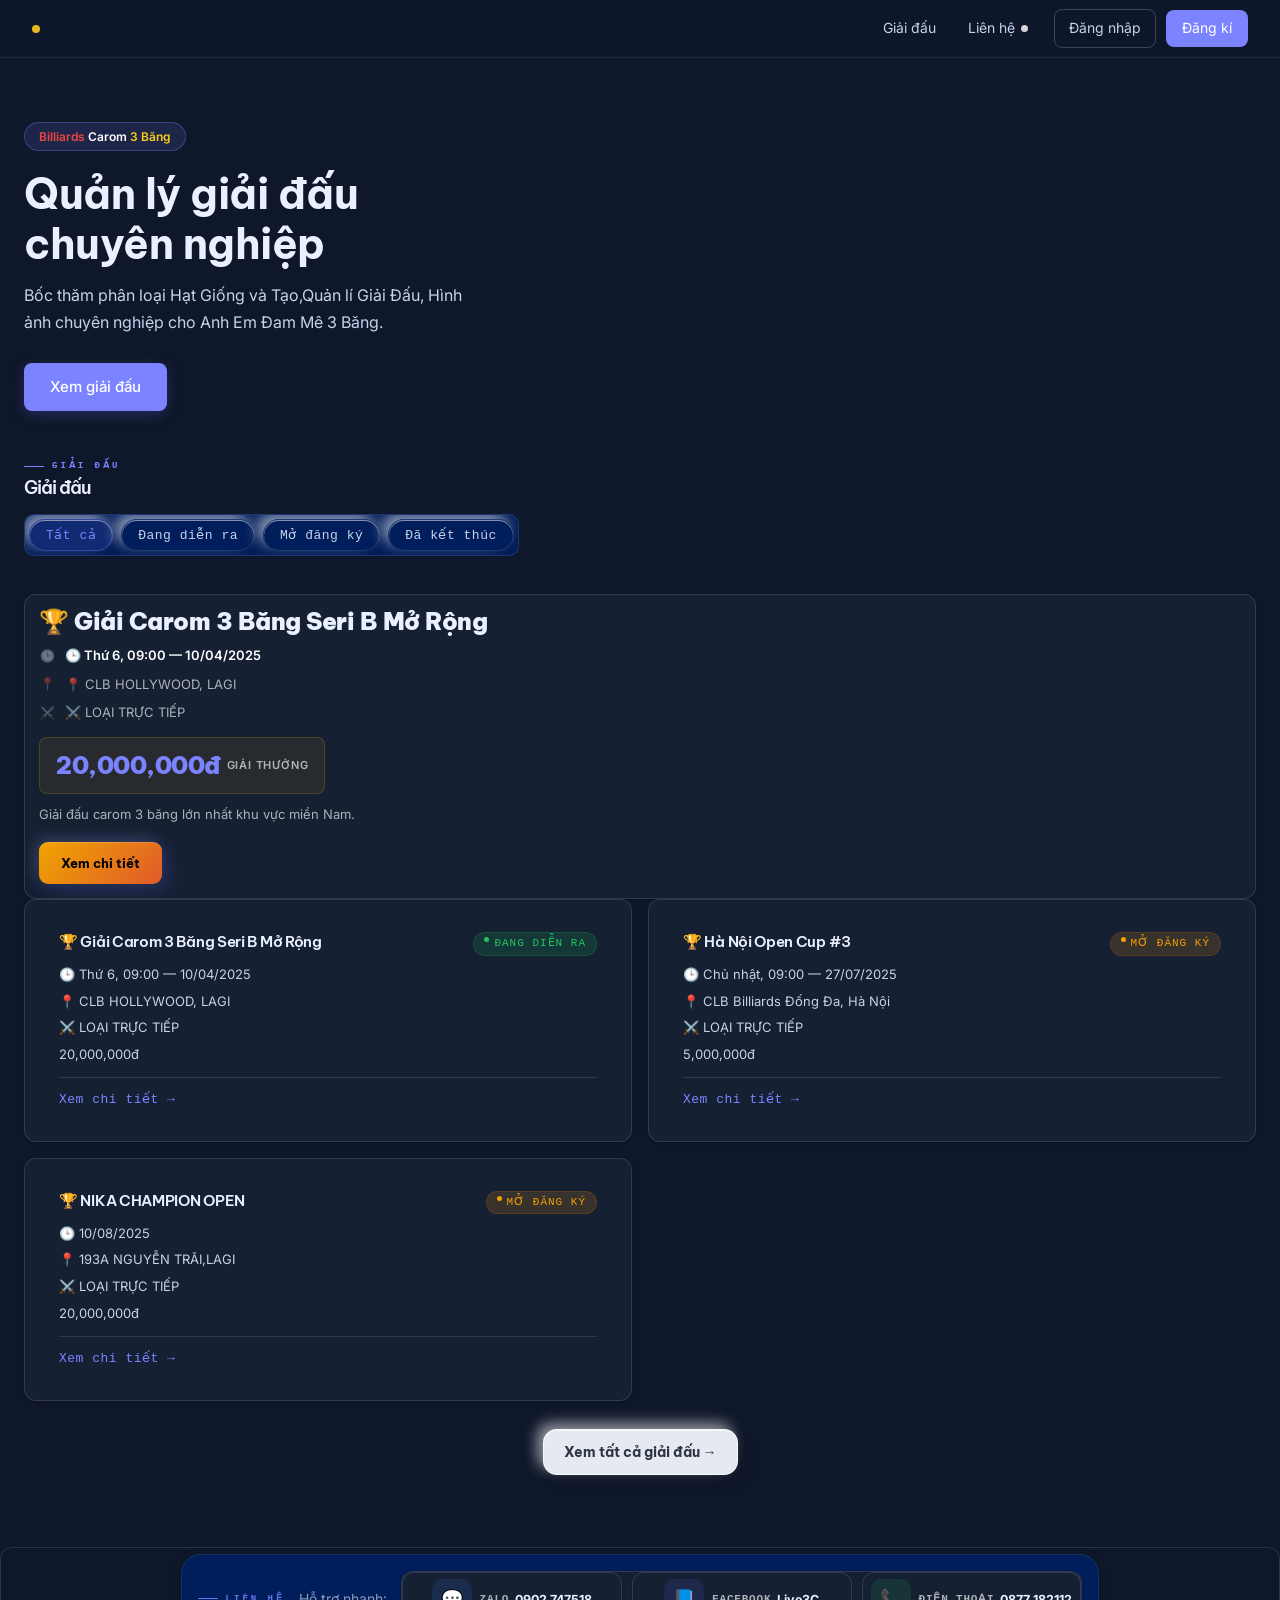
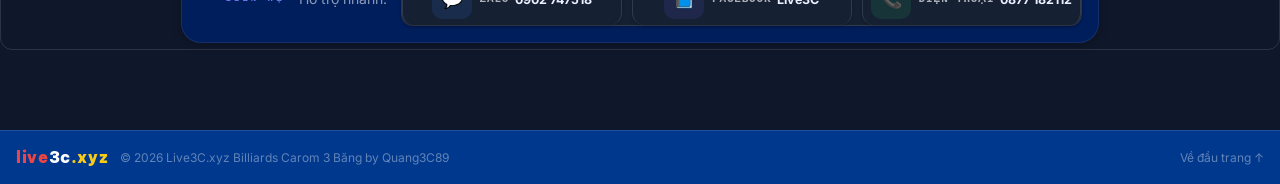
==== index.html @ 0d59d028 "Update sample data for carom tournament" ====
<!DOCTYPE html>
<html lang="vi">
<head>
<meta charset="UTF-8">
<meta name="viewport" content="width=device-width, initial-scale=1.0">
<meta name="description" content="Live3C — Nền tảng quản lý giải đấu Billiards Carom 3 Băng">
<meta property="og:title" content="Live3C">
<meta property="og:image" content="/assets/og-image.jpg">
<title>Live3C — Billiards Carom 3 Băng</title>
<link href="https://fonts.googleapis.com/css2?family=Inter:wght@400;500;600;700&display=swap" rel="stylesheet">
<link rel="stylesheet" href="assets/css/variables.css">
<link rel="stylesheet" href="assets/css/base.css">
<link rel="stylesheet" href="assets/css/components.css">
<link rel="stylesheet" href="assets/css/animations.css">
<link rel="stylesheet" href="assets/css/redesign.css">
<link rel="stylesheet" href="assets/css/ux-refactor.css">
<style>
:root {
  --bg: #0f172a;
  --bg-card: #162033;
  --bg-subtle: #1b2740;
  --accent: #7c83ff;
  --accent-soft: rgba(124,131,255,0.14);
  --accent-border: rgba(124,131,255,0.32);
  --green: #22c55e;
  --green-soft: rgba(34,197,94,0.14);
  --amber: #f59e0b;
  --amber-soft: rgba(245,158,11,0.15);
  --gray-soft: rgba(255,255,255,0.10);
  --text-1: #eaf0ff;
  --text-2: #c7d2eb;
  --text-3: #98a6c6;
  --border: rgba(255,255,255,0.12);
  --border-md: rgba(255,255,255,0.20);
  --shadow-xs: 0 1px 3px rgba(0,0,0,0.24);
  --shadow-sm: 0 3px 10px rgba(0,0,0,0.22);
  --shadow-md: 0 10px 28px rgba(0,0,0,0.34);
  --r: 12px;
  --r-sm: 8px;
  --r-pill: 100px;
}
*, *::before, *::after { box-sizing: border-box; margin: 0; padding: 0; }
html { scroll-behavior: smooth; }
body { font-family: 'Inter', -apple-system, sans-serif; background: #0f172a; color: #ffffff; font-size: 15px; line-height: 1.6; -webkit-font-smoothing: antialiased; min-height: 100vh; }
.navbar, nav, header nav { background: rgba(15,23,42,0.92) !important; backdrop-filter: blur(12px) !important; -webkit-backdrop-filter: blur(12px) !important; border-bottom: 1px solid rgba(255,255,255,0.08) !important; position: sticky !important; top: 0 !important; z-index: 100 !important; }
section:not(.hero-shell), .section, .hero, .featured, .tournament-section, .list-section, .tournaments-wrapper, .home-section, [class*="dark"], [class*="navy"], [class*="featured-card"], [class*="highlight"] { background: transparent !important; color: var(--text-1) !important; }
.card, .tournament-card, [class*="card"] { background: var(--bg-card) !important; border: 1px solid var(--border) !important; border-radius: var(--r) !important; box-shadow: var(--shadow-xs) !important; color: var(--text-1) !important; }
[style*="background: #0f"],[style*="background: #1a"],[style*="background: #1e"],[style*="background:#0f"],[style*="background:#1a"],[style*="background:#1e"],[style*="background: rgb(0"],[style*="background: navy"],[style*="background: blue"] { background: transparent !important; }
.site-nav { height:58px; padding:0 max(24px, calc((100vw - 1200px)/2 + 24px)); display:flex; align-items:center; justify-content:space-between; }
.nav-logo { font-size:15px; font-weight:700; color:var(--text-1); letter-spacing:-0.3px; text-decoration:none; }
.brand-live, .y { color:#fbbf24 !important; }
.brand-3c, .r { color:#ef4444 !important; }
.brand-xyz, .w { color:#ffffff !important; }
#toast-box {
  font-size: 13px;
}
#toast-box .toast, #toast-box > div {
  padding: 8px 12px !important;
  border-radius: 8px !important;
  border: 1px solid var(--border) !important;
  background: rgba(22,32,51,0.92) !important;
  color: #eef3ff !important;
  box-shadow: var(--shadow-sm);
}
.nav-link { font-size:14px; color:var(--text-2); padding:0 12px; transition:0.15s; text-decoration:none; }
.nav-link:hover { color:var(--text-1); }
.nav-login { font-size:14px; color:var(--text-2); padding:7px 14px; border:1px solid var(--border-md); border-radius:var(--r-sm); text-decoration:none; background:transparent; }
.nav-register { font-size:14px; color:white; padding:7px 16px; border-radius:var(--r-sm); background:var(--accent); text-decoration:none; margin-left:6px; }
.hero-shell { max-width:1360px; margin:0 auto; padding:64px 24px 48px; display:grid; grid-template-columns:1fr; gap:24px; align-items:center; border-radius: var(--r); overflow: hidden; background-image: linear-gradient(rgba(15,23,42,0.52), rgba(15,23,42,0.52)), url('https://lfetbyxrxxmljqeiribi.supabase.co/storage/v1/object/public/tournament-media/anh%20bia.jpeg'); background-size: cover; background-position: center; background-repeat: no-repeat; }
.hero-stats-wrap { background:var(--bg-card); border:1px solid var(--border); border-radius:var(--r); padding:24px; box-shadow:var(--shadow-sm); }
.hero-stat { padding:14px 0; border-bottom:1px solid var(--border); }
.hero-stat:last-child { border-bottom:none; }
.hero-stat .val { font-size:28px; font-weight:700; color:var(--accent); }
.hero-stat .lbl { font-size:12px; color:var(--text-2); margin-top:2px; }
#tournaments { max-width:1360px; margin:0 auto; padding:0 24px 64px; }
#tournaments .section-h2 { font-size:18px; font-weight:600; color:var(--text-1); margin-bottom:16px; }
.filter-tabs { display:flex; gap:8px; flex-wrap:wrap; margin-bottom:24px; }
.ftab { font-size:13px; color:var(--text-2); padding:6px 16px; border:1px solid var(--border); border-radius:var(--r-pill); background:transparent; cursor:pointer; transition:0.15s; }
.ftab.active { color:var(--accent); border-color:var(--accent-border); background:var(--accent-soft); font-weight:500; }
.ftab:not(.active):hover { border-color:var(--border-md); color:var(--text-1); }
@keyframes shimmer { 0% { background-position:-400px 0 } 100% { background-position:400px 0 } }
.sk-card { background: linear-gradient(90deg, #ededea 25%, #e3e3df 50%, #ededea 75%); background-size:800px 100%; animation: shimmer 1.5s infinite; border-radius: var(--r); height:110px; }
.tourney-grid { display:grid; grid-template-columns:repeat(2,minmax(420px,1fr)); gap:16px; }
.tourney-card { background:var(--bg-card); border:1px solid var(--border); border-radius:var(--r); padding:18px 22px; box-shadow:var(--shadow-xs); transition: transform .18s, box-shadow .18s; min-height:176px; }
.tourney-card:hover { transform:translateY(-2px); box-shadow:var(--shadow-md); }
.tourney-card .tc-head-row { display:grid; grid-template-columns:minmax(0,1fr) auto; align-items:start; column-gap:10px; }
.tourney-card .tc-name { font-size:15px; font-weight:600; color:var(--text-1); line-height:1.32; min-width:0; overflow-wrap:anywhere; word-break:break-word; }
.tourney-card .featured-cover-badge { display:inline-flex; margin-top:0; justify-self:end; align-self:start; flex:0 0 auto; }
.tourney-card .tc-meta .tc-row { font-size:13px; color:var(--text-2); margin-top:6px; }
.tourney-card .ico { display:none !important; }
.tourney-card .tc-footer { border-top:1px solid var(--border); padding-top:12px; margin-top:14px; display:flex; justify-content:space-between; align-items:center; }
.tourney-card .tc-open-btn { font-size:13px; color:var(--accent); font-weight:500; text-decoration:none; }
.tourney-card .tc-open-btn:hover { text-decoration:underline; }
.featured-cover, .featured-cover-overlay { display:none !important; }
.featured-cover-badge { font-size:11px; padding:4px 10px; border-radius:var(--r-pill); font-weight:500; line-height:1.2; border:1px solid transparent; }
.featured-cover-badge.badge-ongoing { background:var(--green-soft); color:var(--green); border-color: rgba(22,163,74,0.25); }
.featured-cover-badge.badge-open { background:var(--amber-soft); color:var(--amber); border-color: rgba(180,83,9,0.25); }
.featured-cover-badge.badge-done { background:var(--gray-soft); color:var(--text-3); border-color: rgba(0,0,0,0.08); }
#contact { max-width:1360px; margin:0 auto 80px; background:var(--bg-card); border:1px solid var(--border); border-radius:var(--r); padding:6px 12px; color:#ffffff; min-height:60px; display:flex; align-items:center; }
#contact-cards { display:grid !important; grid-template-columns:repeat(3, minmax(0, 1fr)); align-items:center; gap:10px !important; width:100%; }
.contact-card { padding:6px 8px !important; border-bottom:none !important; min-width:0; display:flex; align-items:center; justify-content:center; gap:8px; }
.contact-card .cc-text { display:flex; align-items:center; gap:6px; min-width:0; }
.contact-card .cc-label { white-space:nowrap; font-size:11px; }
.contact-card .cc-val { white-space:nowrap; overflow:hidden; text-overflow:ellipsis; max-width:140px; font-size:12.5px; }
.contact-card .cc-arrow { display:none; }
footer { border-top:1px solid var(--border); height:50px; padding:0 16px; font-size:13px; color:#ffffff; text-align:center; display:flex; align-items:center; justify-content:center; gap:12px; }
#toast-box .toast {
  padding: 8px 12px !important;
  min-height: 34px !important;
  border-radius: 8px !important;
  border: 1px solid rgba(255,255,255,0.14) !important;
  background: rgba(22,32,51,0.9) !important;
  box-shadow: var(--shadow-sm) !important;
  font-size: 12.5px !important;
  line-height: 1.35 !important;
}
.y { color: #ef4444 !important; }
.r { color: #ffffff !important; }
.w { color: #facc15 !important; }
.brand-title {
  display: inline-flex;
  align-items: baseline;
  gap: 0;
  font-weight: 700;
  letter-spacing: -0.2px;
}
.brand-title .y { color: #ef4444 !important; }
.brand-title .r { color: #ffffff !important; }
.brand-title .w { color: #facc15 !important; }
.brand-live { color:#ef4444 !important; }
.brand-3c { color:#ffffff !important; }
.brand-xyz { color:#facc15 !important; }
#splash .splash-logo .splash-live { color:#ef4444 !important; }
#splash .splash-logo .splash-3c { color:#ffffff !important; }
#splash .splash-logo .splash-xyz { color:#facc15 !important; }
#splash .splash-sub .splash-b1 { color:#ef4444 !important; }
#splash .splash-sub .splash-b2 { color:#ffffff !important; }
#splash .splash-sub .splash-b3 { color:#facc15 !important; }
@media (max-width:900px){ .hero-shell{ grid-template-columns:1fr; gap:24px; } }
@media (max-width: 980px) {
  .site-nav { padding: 0 8px; height: 48px; }
  .site-nav > div { gap: 3px !important; }
  .site-nav a {
    border-radius: 7px;
    padding: 5px 8px !important;
    font-size: 11.5px !important;
    line-height: 1.15;
    background: rgba(255,255,255,0.06);
    border: 1px solid rgba(255,255,255,0.12);
    box-shadow: 0 2px 0 rgba(0,0,0,0.22), inset 0 1px 0 rgba(255,255,255,0.14);
  }
  .site-nav a:active { transform: translateY(1px); box-shadow: 0 1px 0 rgba(0,0,0,0.2); }
  .site-nav > a:first-child { background: transparent !important; border: none !important; box-shadow: none !important; padding: 0 !important; font-size: 13px !important; }

  .hero-shell { padding: 34px 10px 22px; border-radius: 8px; }
  .hero-shell h1 { font-size: clamp(22px, 7vw, 30px) !important; }
  .hero-shell p { font-size: 13px !important; max-width: 100% !important; }

  #tournaments { padding: 0 10px 36px; }
  .list-toolbar { margin-bottom: 8px; }
  .filter-tabs {
    margin-bottom: 10px;
    gap: 4px;
    flex-wrap: nowrap;
    overflow: hidden;
    width: 100%;
  }
  .ftab {
    padding: 4px 7px;
    font-size: 10.5px;
    line-height: 1.15;
    border-radius: 999px;
    letter-spacing: 0;
    white-space: nowrap;
    flex: 1 1 0;
    min-width: 0;
    text-align: center;
  }

  .tourney-grid { grid-template-columns: 1fr; gap: 10px; }
  .tourney-card { padding: 12px 12px; min-height: 0; }
  .tourney-card .tc-head-row { grid-template-columns: minmax(0,1fr) auto; column-gap: 6px; }
  .tourney-card .tc-name { font-size: 13.5px; }
  .featured-cover-badge { font-size: 10px; padding: 2px 8px; }
  .tourney-card .tc-meta .tc-row { font-size: 12px; }
  .tourney-card .tc-footer { margin-top: 10px; padding-top: 10px; }

  #contact { margin: 0 10px 20px; padding: 4px 8px; min-height: 58px; }
  #contact-cards { grid-template-columns: repeat(3, minmax(0, 1fr)); gap: 4px !important; }
  .contact-card { padding: 4px 2px !important; gap: 4px; justify-content: center; }
  .contact-card .cc-icon { width: 22px; height: 22px; font-size: 11px; }
  .contact-card .cc-text { display: block; text-align: center; }
  .contact-card .cc-label { display: block; font-size: 10px; line-height: 1.1; }
  .contact-card .cc-val { display: block; font-size: 10px; max-width: 100%; line-height: 1.1; }
  .contact-card.zalo { order: 1; }
  .contact-card.facebook { order: 2; }
  .contact-card.phone { order: 3; }

  footer { height: 50px; font-size: 11.5px; }
}

.tourney-card .tc-body { position: relative; }
.tourney-card .tc-meta .tc-row:first-child {
  position: static;
  margin-top: 6px;
}
.tourney-card .tc-name { padding-right: 0; min-height: 0; }
.tourney-card .tc-meta .tc-row:nth-child(n+2) { margin-top: 4px; }
.tourney-card .featured-cover-badge {
  position: static !important;
  top: auto !important;
  right: auto !important;
  left: auto !important;
  transform: none !important;
  white-space: nowrap;
  line-height: 1.2;
}
.tourney-card .badge-dot {
  position: static !important;
  display: inline-block;
  margin-right: 5px;
  vertical-align: middle;
}
</style>
</head>
<body>

<div id="splash">
  <div class="splash-logo"><span class="splash-live">live</span><span class="splash-3c">3c</span><span class="splash-xyz">.xyz</span></div>
  <div class="splash-sub"><span class="splash-b1">Billiards</span> <span class="splash-b2">Carom</span> <span class="splash-b3">3 Băng</span></div>
  <div class="splash-bar"><div class="splash-fill"></div></div>
</div>

<div id="toast-box"></div>

<nav class="site-nav" style="background: rgba(244,243,240,0.88);backdrop-filter: blur(16px);border-bottom: 1px solid var(--border);position: sticky; top: 0; z-index: 100;height: 58px;display: flex; align-items: center;padding: 0 32px;justify-content: space-between;">
  <a class="nav-logo" href="index.html" style="display:inline-flex;align-items:center;text-decoration:none;">
    <video src="https://lfetbyxrxxmljqeiribi.supabase.co/storage/v1/object/public/tournament-media/intro.mp4" autoplay muted loop playsinline preload="metadata" style="width:52px;height:32px;display:block;border-radius:6px;object-fit:contain;"></video>
  </a>
  <div style="display:flex;align-items:center;gap:4px">
    <a href="tournaments.html" style="font-size:14px;color:var(--text-2);padding:0 14px;text-decoration:none">Giải đấu</a>
    <a href="#contact" style="font-size:14px;color:var(--text-2);padding:0 14px;text-decoration:none;display:flex;align-items:center;gap:6px">Liên hệ <span style="width:7px;height:7px;border-radius:50%;background:#d4d4d8;display:inline-block"></span></a>
    <a href="admin/login.html" style="font-size:14px;color:var(--text-2);padding:7px 14px;border:1px solid var(--border-md);border-radius:var(--r-sm);text-decoration:none;margin-left:8px">Đăng nhập</a>
    <a id="nav-register-link" href="admin/login.html?mode=register" style="font-size:14px;color:white;padding:7px 16px;border-radius:var(--r-sm);background:var(--accent);text-decoration:none;margin-left:6px">Đăng kí</a>
  </div>
</nav>
<div class="nav-drawer-overlay" id="nav-drawer-overlay"></div>


<section class="hero-shell" id="home">
  <div>
    <span style="display:inline-block;background:var(--accent-soft);font-size:12px;font-weight:600;padding:4px 14px;border-radius:var(--r-pill);margin-bottom:18px;border:1px solid var(--accent-border);"><span class="brand-live">Billiards</span> <span class="brand-3c">Carom</span> <span class="brand-xyz">3 Băng</span></span>
    <h1 style="font-size:clamp(28px,4vw,42px);font-weight:700;line-height:1.18;letter-spacing:-0.5px;color:var(--text-1);max-width:520px;">Quản lý giải đấu<br>chuyên nghiệp</h1>
    <p style="font-size:16px;color:var(--text-2);margin-top:14px;max-width:440px;line-height:1.65;">Bốc thăm phân loại Hạt Giống và Tạo,Quản lí Giải Đấu, Hình ảnh chuyên nghiệp cho Anh Em Đam Mê 3 Băng.</p>
    <div id="hero-actions">
      <a href="tournaments.html" style="display:inline-flex;align-items:center;gap:8px;margin-top:28px;background:var(--accent);color:white;font-size:15px;font-weight:500;padding:12px 26px;border-radius:var(--r-sm);text-decoration:none;box-shadow:0 4px 14px rgba(91,91,214,0.28);transition:opacity 0.15s;" onmouseover="this.style.opacity='.88'" onmouseout="this.style.opacity='1'">Xem giải đấu</a>
    </div>
  </div>
  <div id="hero-stats-slot" style="display:none"></div>
</section>

<section id="tournaments">
  <div class="section-label">Giải đấu</div>
  <h2 class="section-h2">Giải đấu</h2>
  <div class="list-toolbar">
    <div class="filter-tabs" id="filter-tabs-slot"></div>
    <div class="list-spacer"></div>
  </div>
  <div id="featured-area"></div>
  <div class="tourney-grid" id="tourney-grid">
    <div class="sk-card"><div class="skeleton sk-cover"></div><div class="sk-body"><div class="skeleton sk-title"></div><div class="skeleton sk-line" style="width:55%"></div><div class="skeleton sk-line" style="width:40%"></div></div></div>
    <div class="sk-card"><div class="skeleton sk-cover"></div><div class="sk-body"><div class="skeleton sk-title"></div><div class="skeleton sk-line" style="width:55%"></div><div class="skeleton sk-line" style="width:40%"></div></div></div>
    <div class="sk-card"><div class="skeleton sk-cover"></div><div class="sk-body"><div class="skeleton sk-title"></div><div class="skeleton sk-line" style="width:55%"></div><div class="skeleton sk-line" style="width:40%"></div></div></div>
  </div>
  <div class="tourney-list-footer">
    <a href="tournaments.html" class="btn btn-sec">Xem tất cả giải đấu →</a>
  </div>
</section>

<section id="contact">
  <div class="contact-inner">
    <div class="contact-grid" style="display:flex;align-items:center;gap:14px;flex-wrap:nowrap;">
      <div class="section-label" style="margin:0;white-space:nowrap;opacity:.85;">Liên hệ</div>
      <p class="contact-desc" style="margin:0;white-space:nowrap;opacity:.85;">Hỗ trợ nhanh:</p>
      <div class="contact-cards" id="contact-cards" style="display:flex;flex-wrap:nowrap;gap:8px;flex:1 1 auto;"></div>
      <div class="contact-art" style="display:none;">
        <svg class="billiard-art" viewBox="0 0 300 300" xmlns="http://www.w3.org/2000/svg">
          <defs>
            <radialGradient id="tableGrad" cx="50%" cy="45%" r="55%">
              <stop offset="0%" stop-color="#1a3a2a"/>
              <stop offset="100%" stop-color="#0d2018"/>
            </radialGradient>
            <radialGradient id="ballG1" cx="35%" cy="30%" r="55%">
              <stop offset="0%" stop-color="#fff" stop-opacity=".8"/>
              <stop offset="40%" stop-color="#f0a500"/>
              <stop offset="100%" stop-color="#7a5000"/>
            </radialGradient>
            <radialGradient id="ballG2" cx="35%" cy="30%" r="55%">
              <stop offset="0%" stop-color="#fff" stop-opacity=".7"/>
              <stop offset="40%" stop-color="#e05a2b"/>
              <stop offset="100%" stop-color="#7a2000"/>
            </radialGradient>
            <radialGradient id="ballG3" cx="35%" cy="30%" r="55%">
              <stop offset="0%" stop-color="#fff" stop-opacity=".8"/>
              <stop offset="100%" stop-color="#e8e0d0"/>
            </radialGradient>
          </defs>
          <ellipse cx="150" cy="160" rx="130" ry="90" fill="url(#tableGrad)" opacity=".8"/>
          <ellipse cx="150" cy="160" rx="110" ry="72" fill="none" stroke="rgba(255,255,255,.08)" stroke-width="1.5"/>
          <line x1="150" y1="96" x2="150" y2="234" stroke="rgba(255,255,255,.07)" stroke-width="1"/>
          <ellipse cx="150" cy="165" rx="22" ry="15" fill="none" stroke="rgba(255,255,255,.1)" stroke-width="1"/>
          <circle cx="42" cy="112" r="7" fill="#060e09" stroke="rgba(255,255,255,.15)" stroke-width="1"/>
          <circle cx="258" cy="112" r="7" fill="#060e09" stroke="rgba(255,255,255,.15)" stroke-width="1"/>
          <circle cx="42" cy="208" r="7" fill="#060e09" stroke="rgba(255,255,255,.15)" stroke-width="1"/>
          <circle cx="258" cy="208" r="7" fill="#060e09" stroke="rgba(255,255,255,.15)" stroke-width="1"/>
          <circle cx="110" cy="152" r="18" fill="url(#ballG3)"/>
          <ellipse cx="105" cy="146" rx="7" ry="5" fill="rgba(255,255,255,.5)"/>
          <circle cx="175" cy="145" r="18" fill="url(#ballG1)"/>
          <ellipse cx="170" cy="139" rx="7" ry="5" fill="rgba(255,255,255,.45)"/>
          <circle cx="165" cy="185" r="18" fill="url(#ballG2)"/>
          <ellipse cx="160" cy="179" rx="7" ry="5" fill="rgba(255,255,255,.4)"/>
          <line x1="60" y1="130" x2="108" y2="152" stroke="#c8a060" stroke-width="4" stroke-linecap="round" opacity=".9"/>
          <line x1="20" y1="116" x2="60" y2="130" stroke="#c8a060" stroke-width="6" stroke-linecap="round" opacity=".7"/>
          <circle cx="110" cy="152" r="18" fill="none" stroke="rgba(255,255,255,.15)" stroke-width="1"/>
          <circle cx="175" cy="145" r="18" fill="none" stroke="rgba(240,165,0,.3)" stroke-width="1"/>
          <circle cx="165" cy="185" r="18" fill="none" stroke="rgba(224,90,43,.3)" stroke-width="1"/>
          <ellipse cx="150" cy="160" rx="130" ry="90" fill="none" stroke="rgba(255,255,255,.12)" stroke-width="3"/>
        </svg>
      </div>
    </div>
  </div>
</section>

<footer>
  <div class="footer-logo"><span class="y">live</span><span class="r">3c</span><span class="w">.xyz</span></div>
  <span class="footer-copy">© 2026 Live3C.xyz Billiards Carom 3 Băng by Quang3C89</span>
  <div class="footer-spacer"></div>
  <a class="footer-link" href="#home">Về đầu trang ↑</a>
</footer>

<script src="assets/js/nav-active.js"></script>
<script type="module">
import { getTournaments, resolveSupabaseClient } from './assets/js/supabase.js';
import { toast, hideSplash, setupObserver, setupRealtime, setRT } from './assets/js/ui.js';
import { isAdmin } from './assets/js/auth.js';

const CONTACT_INFO = [
  { type:'zalo',     icon:'💬', label:'Zalo',     val:'0902 747518',   href:'https://zalo.me/0902747518' },
  { type:'facebook', icon:'📘', label:'Facebook',  val:'Live3C', href:'https://www.facebook.com/profile.php?id=61574523004834' },
  { type:'phone',    icon:'📞', label:'Điện thoại',val:'0877 182112',   href:'tel:0877 182112' },
];

const LANDING_CARD_LIMIT = 3;
let allTournaments = [];
let currentFilter = 'all';
let fetchDone = false;
let fetchSuccess = false;
let isOnlineState = true;

function getSampleData() {
  return [
    { id:'s1', name:'🏆 Giải Carom 3 Băng Seri B Mở Rộng', date_str:'🕒 Thứ 6, 09:00 — 10/04/2025', location:'📍 CLB HOLLYWOOD, LAGI', prize:'20,000,000đ', format:'⚔️ LOẠI TRỰC TIẾP', status:'ongoing', cover_url:'', description:'Giải đấu carom 3 băng lớn nhất khu vực miền Nam.' },
    { id:'s2', name:'🏆 Hà Nội Open Cup #3', date_str:'🕒 Chủ nhật, 09:00 — 27/07/2025', location:'📍 CLB Billiards Đống Đa, Hà Nội', prize:'5,000,000đ', format:'⚔️ LOẠI TRỰC TIẾP', status:'registration', cover_url:'', description:'Mở cửa tất cả hạng mục, chào đón cơ thủ mọi trình độ.' },
    { id:'s3', name:'🏆 NIKA CHAMPION OPEN', date_str:'🕒 10/08/2025', location:'📍 193A NGUYỄN TRÃI,LAGI', prize:'20,000,000đ', format:'⚔️ LOẠI TRỰC TIẾP', status:'registration', cover_url:'', description:'' },
    { id:'s4', name:'🏆 Mùa Hè Billiards 2025', date_str:'🕒 15/06/2025', location:'📍 CLB Star Billiards, TP.HCM', prize:'2,000,000đ', format:'⚔️ LOẠI TRỰC TIẾP', status:'finished', cover_url:'', description:'' },
  ];
}

function getFeaturedGradient(status) {
  if (status === 'ongoing') return '#0d2018,#1a3a2a';
  if (status === 'registration') return '#0d1a30,#1a2a40';
  return '#1a1a1a,#2a2a2a';
}

const CARD_GRADIENTS = [
  '#0d1a28,#1a3040','#1a0d28,#301a40','#0d2018,#1a3828',
  '#281a0d,#403018','#0d1a20,#1a2830','#200d1a,#381a28',
];
function getCardGradient(i) { return CARD_GRADIENTS[i % CARD_GRADIENTS.length]; }

function getBadgeClass(status) {
  if (status === 'ongoing') return 'badge-ongoing';
  if (status === 'registration') return 'badge-open';
  return 'badge-done';
}
function getStatusLabel(status) {
  if (status === 'ongoing') return 'Đang diễn ra';
  if (status === 'registration') return 'Mở đăng ký';
  return 'Đã kết thúc';
}

function renderFeatured(list) {
  const area = document.getElementById('featured-area');
  const featured = list.find(t => t.status === 'ongoing') || list[0];
  if (!featured) {
    area.innerHTML = `<div class="empty-state"><div class="empty-title">Chưa có giải đang diễn ra</div></div>`;
    return;
  }
  const badgeClass = getBadgeClass(featured.status);
  const badgeLabel = getStatusLabel(featured.status);
  const coverBg = featured.cover_url
    ? `background-image:url(${featured.cover_url});background-size:cover;background-position:center;`
    : `background:linear-gradient(135deg,${getFeaturedGradient(featured.status)});`;
  const idEnc = encodeURIComponent(featured.id);
  const adminBtn = isAdmin()
    ? `<a class="fi-btn sec" href="admin/edit-tournament.html?id=${idEnc}">✏️ Quản lý</a>`
    : '';

  area.innerHTML = `
    <div class="featured-card fade-up in">
      <div class="featured-cover" style="${coverBg}">
        <div class="featured-cover-overlay"></div>
        <span class="featured-cover-badge ${badgeClass}"><span class="badge-dot"></span>${badgeLabel}</span>
      </div>
      <div class="featured-info">
        <div class="fi-tournament-name">${featured.name}</div>
        <div class="fi-meta">
          ${featured.date_str ? `<div class="fi-row"><span class="fi-icon">🕒</span><span><strong>${featured.date_str}</strong></span></div>` : ''}
          ${featured.location ? `<div class="fi-row"><span class="fi-icon">📍</span><span>${featured.location}</span></div>` : ''}
          ${featured.format ? `<div class="fi-row"><span class="fi-icon">⚔️</span><span>${featured.format}</span></div>` : ''}
        </div>
        ${featured.prize ? `<div class="fi-prize"><span class="val">${featured.prize}</span><span class="lbl">Giải thưởng</span></div>` : ''}
        ${featured.description ? `<p style="font-size:13px;color:var(--muted);line-height:1.6;">${featured.description}</p>` : ''}
        <div class="fi-actions">
          <a class="fi-btn pri" href="tournament.html?id=${idEnc}">Xem chi tiết</a>
          ${adminBtn}
        </div>
      </div>
    </div>`;
}

function renderTournaments(list) {
  const grid = document.getElementById('tourney-grid');
  const filtered = currentFilter === 'all' ? list : list.filter(t => t.status === currentFilter);
  const limited = filtered.slice(0, LANDING_CARD_LIMIT);

  if (limited.length === 0) {
    grid.innerHTML = `<div class="empty-state" style="grid-column:1/-1"><div class="empty-icon">🏆</div><div class="empty-title">Chưa có giải đấu nào</div><div class="empty-sub">Xem tất cả giải đấu trên trang danh sách.</div></div>`;
    return;
  }

  grid.innerHTML = limited.map((t, i) => {
    const badgeClass = getBadgeClass(t.status);
    const badgeLabel = getStatusLabel(t.status);
    const idEnc = encodeURIComponent(t.id);
    return `<a class="tourney-card fade-up" href="tournament.html?id=${idEnc}" style="animation-delay:${i*60}ms">
      <div class="tc-body" style="padding-top:14px;">
        <div class="tc-head-row">
          <div class="tc-name">${t.name}</div>
          <span class="featured-cover-badge ${badgeClass}"><span class="badge-dot"></span>${badgeLabel}</span>
        </div>
        <div class="tc-meta">
          ${t.date_str ? `<div class="tc-row"><span class="ico">🕒</span>${t.date_str}</div>` : ''}
          ${t.location ? `<div class="tc-row"><span class="ico">📍</span>${t.location}</div>` : ''}
          ${t.format ? `<div class="tc-row"><span class="ico">⚔️</span>${t.format}</div>` : ''}
          ${t.prize ? `<div class="tc-row"><span class="ico">🏆</span>${t.prize}</div>` : ''}
        </div>
        <div class="tc-footer">
          <span class="tc-open-btn">Xem chi tiết →</span>
        </div>
      </div>
    </a>`;
  }).join('');

  requestAnimationFrame(() => {
    grid.querySelectorAll('.fade-up').forEach((el, i) => {
      setTimeout(() => el.classList.add('in'), i * 60);
    });
  });
}

function renderHeroStats(list) {
  const slot = document.getElementById('hero-stats-slot');
  const tournaments = list.length;
  const ongoing = list.filter(t => t.status === 'ongoing').length;
  const players = list.reduce((sum, t) => sum + (Number(t.player_count) || 0), 0);
  const ok = isOnlineState && tournaments > 0 && ongoing > 0 && players > 0;

  if (!ok) {
    slot.innerHTML = '';
    return;
  }

  slot.innerHTML = `
    <div class="hero-stats fade-up">
      <div class="hero-stat"><div class="val" id="stat-tournaments"></div><div class="lbl">Giải đấu</div></div>
      <div class="hero-stat"><div class="val" id="stat-ongoing"></div><div class="lbl">Đang diễn ra</div></div>
      <div class="hero-stat"><div class="val" id="stat-players"></div><div class="lbl">Cơ thủ</div></div>
    </div>`;

  animCount('stat-tournaments', tournaments);
  animCount('stat-ongoing', ongoing);
  animCount('stat-players', players);
}

function animCount(id, target) {
  const el = document.getElementById(id);
  let cur = 0;
  const step = Math.max(1, Math.ceil(target / 20));
  const timer = setInterval(() => {
    cur = Math.min(cur + step, target);
    el.textContent = cur;
    if (cur >= target) clearInterval(timer);
  }, 50);
}

function filterTourneys(filter, btn) {
  currentFilter = filter;
  document.querySelectorAll('.ftab').forEach(b => b.classList.toggle('active', b === btn));
  renderTournaments(allTournaments.length ? allTournaments : getSampleData());
}

function renderFilterTabs() {
  const slot = document.getElementById('filter-tabs-slot');
  if (!fetchDone || !fetchSuccess) {
    slot.innerHTML = '';
    return;
  }

  slot.innerHTML = `
    <button type="button" class="ftab ${currentFilter==='all'?'active':''}" data-filter="all">Tất cả</button>
    <button type="button" class="ftab ${currentFilter==='ongoing'?'active':''}" data-filter="ongoing">Đang diễn ra</button>
    <button type="button" class="ftab ${currentFilter==='registration'?'active':''}" data-filter="registration">Mở đăng ký</button>
    <button type="button" class="ftab ${currentFilter==='finished'?'active':''}" data-filter="finished">Đã kết thúc</button>`;

  slot.querySelectorAll('.ftab').forEach(btn => {
    btn.addEventListener('click', () => filterTourneys(btn.dataset.filter, btn));
  });
}

async function loadTournaments() {
  const { baseUrl, apiKey } = resolveSupabaseClient();
  if (!baseUrl || !apiKey) {
    const sample = getSampleData();
    allTournaments = sample;
    fetchDone = true; fetchSuccess = true; isOnlineState = false;
    renderFilterTabs();
    renderTournaments(sample);
    renderHeroStats(sample);
    renderFeatured(sample);
    return;
  }
  try {
    const data = await getTournaments();
    if (data && Array.isArray(data)) {
      allTournaments = data;
      setRT(true, { mode: 'landing' });
      fetchDone = true; fetchSuccess = true; isOnlineState = true;
      renderFilterTabs();
      renderTournaments(data);
      renderHeroStats(data);
      renderFeatured(data);
    } else {
      const sample = getSampleData();
      allTournaments = sample;
      fetchDone = true; fetchSuccess = true; isOnlineState = false;
      renderFilterTabs();
      renderTournaments(sample);
      renderHeroStats(sample);
      renderFeatured(sample);
    }
  } catch (e) {
    setRT(false, { mode: 'landing' });
    toast('⚠️ Không thể kết nối cloud — hiển thị dữ liệu mẫu', 'error');
    const sample = getSampleData();
    allTournaments = sample;
    fetchDone = true; fetchSuccess = true; isOnlineState = false;
    renderFilterTabs();
    renderTournaments(sample);
    renderHeroStats(sample);
    renderFeatured(sample);
  }
}

function renderContact() {
  const container = document.getElementById('contact-cards');
  container.innerHTML = CONTACT_INFO.map(c => `
    <a class="contact-card ${c.type}" href="${c.href}" target="_blank" rel="noopener">
      <div class="cc-icon ${c.type === 'zalo' ? 'zalo' : c.type === 'facebook' ? 'fb' : 'ph'}">${c.icon}</div>
      <div class="cc-text">
        <div class="cc-label">${c.label}</div>
        <div class="cc-val">${c.val}</div>
      </div>
      <span class="cc-arrow">→</span>
    </a>`).join('');
}

async function init() {
  renderContact();
  setupObserver();

  document.querySelectorAll('.hero-content .fade-up').forEach((el, i) => {
    setTimeout(() => el.classList.add('in'), 600 + i * 120);
  });

  const heroActions = document.getElementById('hero-actions');
  if (isAdmin()) {
    heroActions.insertAdjacentHTML('beforeend', `<a class="hero-cta sec" href="admin/create-tournament.html">Tạo giải đấu</a>`);
  }

  const regLink = document.getElementById('nav-register-link');
  if (regLink) {
    regLink.addEventListener('click', (e) => {
      e.preventDefault();
      toast('Web đang trong giai đoạn demo, chưa mở đăng kí, liên hệ Admin nếu bạn cần hỗ trợ', 'info', { duration: 4200 });
    });
  }

  await loadTournaments();

  const { baseUrl: supaUrl, apiKey: supaKey } = resolveSupabaseClient();
  if (supaUrl && supaKey) {
    setupRealtime({
      supaUrl,
      supaKey,
      onUpdate: loadTournaments,
      setOnline: (online) => setRT(online, { mode: 'landing' }),
    });
  }

  setTimeout(() => hideSplash(), 1200);
}

window.addEventListener('DOMContentLoaded', init);
</script>
</body>
</html>
---- assets/css/variables.css ----
/* Live3C — variables.css */
:root {
  /* BACKGROUNDS */
  --c-bg:        #00388D;
  --c-surface:   #001E5C;
  --c-surface2:  #002878;
  --c-surface3:  #003090;

  /* BORDERS */
  --c-border:    rgba(255, 255, 255, 0.08);
  --c-border2:   rgba(255, 255, 255, 0.15);
  --c-border3:   rgba(255, 255, 255, 0.25);

  /* TEXT */
  --c-ink:       #FFFFFF;
  --c-ink2:      rgba(255,255,255,0.65);
  --c-ink3:      rgba(255,255,255,0.38);

  /* ACCENT — Yellow ball */
  --c-gold:      #E8B820;
  --c-gold-dk:   #3D2800;
  --c-gold-dim:  rgba(232,184,32,0.12);
  --c-gold-rim:  rgba(232,184,32,0.28);

  /* STATUS — Red ball (LIVE) */
  --c-red:       #D63830;
  --c-red-dim:   rgba(214,56,48,0.12);
  --c-red-rim:   rgba(214,56,48,0.28);

  /* STATUS — Open registration */
  --c-open:      rgba(255,255,255,0.80);
  --c-open-dim:  rgba(255,255,255,0.08);
  --c-open-rim:  rgba(255,255,255,0.20);

  /* STATUS — Done */
  --c-done:      rgba(255,255,255,0.35);
  --c-done-dim:  rgba(255,255,255,0.05);

  /* SHAPE */
  --radius-sm:   8px;
  --radius-md:   14px;
  --radius-lg:   20px;
  --radius-xl:   28px;

  /* SHADOWS */
  --shadow-sm:   0 1px 4px rgba(0,0,0,0.35), 0 0 0 1px rgba(255,255,255,0.04);
  --shadow-md:   0 6px 24px rgba(0,0,0,0.45), 0 0 0 1px rgba(255,255,255,0.05);
  --shadow-lg:   0 16px 56px rgba(0,0,0,0.55), 0 0 0 1px rgba(255,255,255,0.06);
  --shadow-gold: 0 4px 20px rgba(232,184,32,0.20);

  /* FONTS */
  --font-display: 'Be Vietnam Pro', -apple-system, BlinkMacSystemFont, 'Segoe UI', Roboto, 'Noto Sans', Arial, sans-serif;
  --font-body:    'Be Vietnam Pro', -apple-system, BlinkMacSystemFont, 'Segoe UI', Roboto, 'Noto Sans', Arial, sans-serif;

  /* Legacy aliases for existing UI logic/styles */
  --bg: var(--c-bg);
  --bg2: var(--c-surface2);
  --card: var(--c-surface);
  --card2: var(--c-surface2);
  --border: var(--c-border);
  --border2: var(--c-border2);
  --text: var(--c-ink);
  --muted: var(--c-ink2);
  --accent: var(--c-gold);
  --accent2: var(--c-red);
  --green: #22c55e;
  --red: var(--c-red);
  --blue: #3b82f6;
  --radius: var(--radius-md);
  --font: var(--font-body);
  --display: var(--font-display);
  --mono: 'JetBrains Mono', monospace;

  --shadow-light: rgba(255,255,255,0.04);
  --shadow-dark: rgba(0,0,0,0.6);
  --font-main: var(--font-body);
  --font-mono: 'JetBrains Mono', monospace;
  --tb-bg: var(--c-surface);
  --tb-font: var(--font-body);
  --title-font: var(--font-display);
  --name-color: var(--c-ink);
  --unit-color: var(--c-ink2);
  --rank-color: var(--c-gold);
  --row-even: rgba(255,255,255,0.02);
  --row-odd: transparent;
  --glow: rgba(232,184,32,0.25);

  --nav-height: 60px;
  --transition-fast: 0.15s;
  --transition-med: 0.3s;
}
---- assets/css/base.css ----
/* Live3C — base.css */
@import url('https://fonts.googleapis.com/css2?family=Be+Vietnam+Pro:wght@400;500;600;700&display=swap');
*, *::before, *::after { box-sizing: border-box; margin: 0; padding: 0; }
html { scroll-behavior: smooth; }
body {
  background: var(--c-bg);
  color: var(--c-ink);
  font-family: var(--font-body);
  font-size: 15px;
  line-height: 1.6;
  -webkit-font-smoothing: antialiased;
  min-height: 100vh;
  overflow-x: hidden;
}
h1, h2, h3, h4 {
  font-family: var(--font-display);
  font-weight: 700;
  letter-spacing: -0.01em;
  line-height: 1.28;
  color: var(--c-ink);
}
a { color: inherit; text-decoration: none; }
::-webkit-scrollbar { width: 5px; height: 5px; }
::-webkit-scrollbar-track { background: var(--c-bg); }
::-webkit-scrollbar-thumb { background: var(--c-surface2); border-radius: 3px; }
---- assets/css/components.css ----
/* Live3C — components.css */

/* ── TOURNAMENT PAGE — body layout (viewer-mode) ── */
body.viewer-mode {
  font-family: var(--font-main);
  background: var(--bg);
  color: var(--text);
  height: 100vh;
  overflow: hidden;
  display: flex;
  flex-direction: column;
  transition: background 0.4s, color 0.4s;
}

/* ── BREADCRUMB ── */
.breadcrumb {
  display: flex;
  flex-wrap: wrap;
  align-items: center;
  gap: 8px;
  font-size: 12px;
  color: var(--muted);
  font-family: var(--font);
}
.breadcrumb a {
  color: var(--muted);
  text-decoration: none;
  transition: color var(--transition-fast);
}
.breadcrumb a:hover {
  color: var(--text);
}
.breadcrumb-sep {
  opacity: 0.4;
  user-select: none;
}
.nav-breadcrumb {
  flex-shrink: 0;
  font-size: 11px;
  letter-spacing: 0.02em;
}

.tourney-list-footer {
  text-align: center;
  margin-top: 28px;
  padding-bottom: 8px;
}

/* ── BUTTON — soft UI / neumorphism system ── */
:root {
  --btn-r: 14px;
  --btn-pad-y: 11px;
  --btn-pad-x: 20px;
  --btn-shadow-soft: 7px 7px 16px rgba(0,0,0,0.08), -6px -6px 14px rgba(255,255,255,0.55), inset 0 1px 0 rgba(255,255,255,0.5);
  --btn-shadow-hover: 10px 10px 20px rgba(0,0,0,0.12), -8px -8px 18px rgba(255,255,255,0.62), inset 0 1px 0 rgba(255,255,255,0.65);
  --btn-shadow-press: inset 5px 5px 10px rgba(0,0,0,0.14), inset -4px -4px 9px rgba(255,255,255,0.52);
  --btn-bg: #eceff5;
  --btn-fg: #1f2430;
  --btn-border: rgba(255,255,255,0.7);
  --btn-sec-bg: #e5e9f2;
  --btn-sec-fg: #2e3440;
  --btn-danger-bg: #e45454;
  --btn-danger-fg: #fff;
  --btn-disabled-bg: #d7dce6;
  --btn-disabled-fg: #8d95a6;
}

@media (prefers-color-scheme: dark) {
  :root {
    --btn-shadow-soft: 7px 7px 18px rgba(0,0,0,0.55), -6px -6px 14px rgba(255,255,255,0.035), inset 0 1px 0 rgba(255,255,255,0.05);
    --btn-shadow-hover: 10px 10px 22px rgba(0,0,0,0.62), -8px -8px 16px rgba(255,255,255,0.045), 0 0 0 1px rgba(255,255,255,0.04) inset;
    --btn-shadow-press: inset 5px 5px 12px rgba(0,0,0,0.62), inset -4px -4px 9px rgba(255,255,255,0.04);
    --btn-bg: #1d2636;
    --btn-fg: #eef3ff;
    --btn-border: rgba(255,255,255,0.08);
    --btn-sec-bg: #202a3d;
    --btn-sec-fg: #dce6ff;
    --btn-danger-bg: #c84f4f;
    --btn-danger-fg: #fff;
    --btn-disabled-bg: #2b3240;
    --btn-disabled-fg: #73809b;
  }
}

.btn,
.fi-btn,
.nav-btn,
.mbtn,
.export-btn,
.gear-btn,
.cb,
button {
  display: inline-flex;
  align-items: center;
  justify-content: center;
  gap: 6px;
  padding: var(--btn-pad-y) var(--btn-pad-x);
  border-radius: var(--btn-r);
  font-size: 14px;
  font-weight: 700;
  font-family: var(--font, inherit);
  cursor: pointer;
  text-decoration: none;
  border: 1px solid var(--btn-border);
  background: var(--btn-bg);
  color: var(--btn-fg);
  box-shadow: var(--btn-shadow-soft);
  transition: transform .18s ease, box-shadow .22s ease, filter .2s ease, background .2s ease, color .2s ease;
}

.btn:hover,
.fi-btn:hover,
.nav-btn:hover,
.mbtn:hover,
.export-btn:hover,
.gear-btn:hover,
.cb:hover,
button:hover {
  transform: translateY(-1px);
  box-shadow: var(--btn-shadow-hover);
  filter: brightness(1.03);
}

.btn:active,
.fi-btn:active,
.nav-btn:active,
.mbtn:active,
.export-btn:active,
.gear-btn:active,
.cb:active,
button:active {
  transform: translateY(0);
  box-shadow: var(--btn-shadow-press);
  filter: brightness(0.98);
}

.btn-pri,
.nav-btn.pri,
.fi-btn.pri,
.mbtn.pri,
.hero-cta.pri {
  background: linear-gradient(145deg, #6870ff, #4f53c8);
  color: #fff;
  border-color: rgba(255,255,255,0.14);
  box-shadow: 8px 8px 20px rgba(45,57,120,0.35), -6px -6px 16px rgba(255,255,255,0.09), inset 0 1px 0 rgba(255,255,255,0.18), 0 0 18px rgba(104,112,255,0.2);
}

.btn-pri:hover,
.nav-btn.pri:hover,
.fi-btn.pri:hover,
.mbtn.pri:hover,
.hero-cta.pri:hover {
  filter: brightness(1.06);
}

.btn-sec,
.hero-cta.sec,
.fi-btn.sec,
.nav-btn.outline,
.btn-ghost {
  background: var(--btn-sec-bg);
  color: var(--btn-sec-fg);
  border-color: var(--btn-border);
}

.mbtn.danger,
.btn-danger,
button.danger {
  background: linear-gradient(145deg, #ea6a6a, var(--btn-danger-bg));
  color: var(--btn-danger-fg);
  border-color: rgba(255,255,255,0.14);
  box-shadow: 8px 8px 18px rgba(105,25,25,0.35), -5px -5px 12px rgba(255,255,255,0.08), inset 0 1px 0 rgba(255,255,255,0.18);
}

.btn:disabled,
.fi-btn:disabled,
.nav-btn:disabled,
.mbtn:disabled,
.export-btn:disabled,
.gear-btn:disabled,
.cb:disabled,
button:disabled {
  background: var(--btn-disabled-bg) !important;
  color: var(--btn-disabled-fg) !important;
  border-color: transparent !important;
  box-shadow: none !important;
  cursor: not-allowed;
  opacity: .75;
  transform: none;
}

@media (max-width: 768px) {
  .btn,
  .fi-btn,
  .nav-btn,
  .mbtn,
  .export-btn,
  .gear-btn,
  .cb,
  button {
    border-radius: 12px;
    padding: 9px 14px;
    font-size: 13px;
  }
}

/* ── LOADING / SPLASH (tournament) ── */
/* ============ LOADING SCREEN ============ */
#loading-screen {
  position: fixed; inset: 0; background: #0d1117; z-index: 9999;
  display: flex; align-items: center; justify-content: center;
  flex-direction: column; gap: 20px;
  transition: opacity 0.5s;
}
#loading-screen.hidden { opacity: 0; pointer-events: none; }
.loading-logo {
  font-family: var(--font-main);
  font-size: 52px;
  font-weight: 900;
  letter-spacing: -0.4px;
  display: inline-flex;
  align-items: baseline;
  gap: 0;
}
.loading-logo .by { color: #d72638; text-shadow: 0 0 20px rgba(215,38,56,0.4); }
.loading-logo .br { color: #ffffff; text-shadow: 0 0 20px rgba(255,255,255,0.35); }
.loading-logo .bw { color: #ffd447; text-shadow: 0 0 20px rgba(255,212,71,0.35); }
.loading-bar-wrap { width: 200px; height: 3px; background: rgba(255,255,255,0.1); border-radius: 2px; overflow: hidden; }
.loading-bar { height: 100%; width: 0%; background: linear-gradient(90deg,#f0a500,#e05a2b); border-radius: 2px; animation: loadbar 1.5s ease-out forwards; }

.loading-txt { font-family: var(--font-mono); font-size: 11px; color: rgba(255,255,255,0.35); letter-spacing: 1px; }

/* ── TOAST (tournament #toast-container) ── */
/* ============ TOAST ============ */
#toast-container {
  position: fixed; top: 50px; right: 20px; z-index: 8000;
  display: flex; flex-direction: column; gap: 8px; pointer-events: none;
}
.toast {
  background: var(--card); border: 1px solid var(--border);
  border-left: 3px solid var(--accent); padding: 10px 16px;
  border-radius: 8px; font-size: 13px; font-weight: 600;
  box-shadow: 0 8px 24px rgba(0,0,0,0.5);
  animation: toastIn 0.3s cubic-bezier(0.34,1.56,0.64,1);
  max-width: 300px;
}
.toast.out { animation: toastOut 0.3s ease forwards; }



/* ============ REALTIME INDICATOR ============ */
.rt-indicator {
  display: inline-flex; align-items: center; gap: 5px;
  font-size: 9px; font-weight: 700; letter-spacing: 0.8px; text-transform: uppercase;
  opacity: 0.6;
}
.rt-dot {
  width: 6px; height: 6px; border-radius: 50%; background: #22c55e;
  animation: pulse-dot 2s ease-in-out infinite;
}
.rt-dot.offline { background: #ef4444; animation: none; }


/* ============ HIDDEN ADMIN BUTTON ============ */
#admin-trigger {
  position: fixed; top: 0; right: 0; width: 28px; height: 28px; z-index: 5000;
  cursor: pointer; opacity: 0; transition: opacity 0.3s;
  display: flex; align-items: center; justify-content: center;
  background: transparent; border: none;
}
#admin-trigger:hover { opacity: 1; }
#admin-trigger-inner {
  width: 18px; height: 18px; border-radius: 50%;
  background: rgba(240,165,0,0.6); border: 1px solid rgba(240,165,0,0.8);
  font-size: 9px; display: flex; align-items: center; justify-content: center;
  box-shadow: 0 0 8px rgba(240,165,0,0.4);
}

/* ============ ADMIN LOGIN POPUP ============ */
#admin-login-popup {
  display: none; position: fixed; top: 32px; right: 8px; z-index: 5001;
  background: var(--card); border: 1px solid var(--border);
  border-radius: 10px; padding: 14px 16px; min-width: 240px;
  box-shadow: 0 12px 40px rgba(0,0,0,0.6);
  animation: popupIn 0.2s cubic-bezier(0.34,1.56,0.64,1);
}
#admin-login-popup.show { display: flex; flex-direction: column; gap: 10px; }

#admin-login-popup h4 { font-size: 13px; font-weight: 800; font-family: var(--font-display); letter-spacing: 0.3px; }
#admin-login-popup input {
  width: 100%; padding: 8px 10px; border: 1px solid var(--border); border-radius: 6px;
  background: rgba(255,255,255,0.05); color: var(--text); outline: none; font-family: inherit;
  font-size: 13px; transition: border-color 0.15s;
}
#admin-login-popup input:focus { border-color: var(--accent); }
#admin-login-popup .popup-actions { display: flex; gap: 6px; }

/* ============ THEME STRIP ============ */
.theme-strip {
  display: flex; gap: 5px; padding: 5px 14px;
  background: rgba(0,0,0,0.3); border-bottom: 1px solid var(--border);
  flex-shrink: 0; align-items: center; z-index: 100; height: 36px;
  backdrop-filter: blur(8px);
}
.theme-strip .label {
  font-family: var(--font-mono); font-size: 9px; font-weight: 700;
  opacity: 0.3; margin-right: 2px; white-space: nowrap; letter-spacing: 1.5px;
}
#theme-dots { display: flex; gap: 5px; align-items: center; }
.t-dot {
  width: 18px; height: 18px; border-radius: 50%;
  border: 2px solid rgba(255,255,255,0.15);
  cursor: pointer; transition: transform 0.15s, box-shadow 0.15s; flex-shrink: 0;
}
.t-dot:hover { transform: scale(1.25); }
.t-dot.active {
  border-color: var(--accent); transform: scale(1.25);
  box-shadow: 0 0 0 2px var(--accent), 0 0 12px var(--glow);
}
/* Show theme strip only in admin mode */
body.viewer-mode .theme-strip { display: none; }
.strip-spacer { flex: 1; }
.gear-btn {
  width: 26px; height: 26px; border-radius: 6px; border: 1px solid var(--border);
  background: var(--card); font-size: 11px; cursor: pointer; color: var(--text);
  transition: all 0.15s; display: flex; align-items: center; justify-content: center;
}
.gear-btn:hover { background: rgba(255,255,255,0.08); border-color: var(--accent); transform: scale(1.05); }

/* ============ TOURNEY BAR ============ */
.tourney-bar {
  display: flex; flex-wrap: nowrap; gap: 0; padding: 0;
  background: var(--tb-bg); font-family: var(--tb-font);
  flex-shrink: 0; align-items: stretch; overflow: hidden;
  border-bottom: 1px solid var(--border); height: 38px;
  position: relative;
}
.tvi {
  display: flex; align-items: center; gap: 6px;
  padding: 0 14px; font-size: 12px; white-space: nowrap;
  border-right: 1px solid var(--border); position: relative;
  transition: background 0.15s; color: var(--text);
}
.tvi:hover { background: rgba(255,255,255,0.03); }
.tvi .tvi-icon { font-size: 11px; opacity: 0.6; flex-shrink: 0; }
.tvi [contenteditable] {
  background: none; border: none; outline: none; color: var(--text);
  font: inherit; cursor: default; min-width: 40px; white-space: nowrap;
  caret-color: var(--accent);
}
body.admin-mode .tvi [contenteditable] { cursor: text; }
.tvi:first-child [contenteditable] {
  font-size: 14px; font-weight: 800; letter-spacing: -0.3px;
  font-family: var(--title-font);
}
.tvi:nth-child(2) [contenteditable] { font-size: 11px; opacity: 0.75; }
.tvi:nth-child(3) [contenteditable] { font-size: 11px; }
.tvi:nth-child(4) [contenteditable] { font-weight: 700; text-transform: uppercase; color: var(--accent); font-size: 11px; }
.tvi:nth-child(5) [contenteditable] { font-weight: 800; font-size: 13px; color: var(--accent); font-family: var(--font-display); }
.tb-actions {
  margin-left: auto; display: flex; gap: 6px; align-items: center; padding: 0 10px; flex-shrink: 0;
}
/* Only show admin toolbar actions in admin mode */
body.viewer-mode .tb-actions { display: none; }
.tb-actions input[type="color"] {
  width: 20px; height: 20px; border: 1px solid var(--border);
  border-radius: 4px; cursor: pointer; background: transparent;
}
.tb-actions select {
  background: rgba(255,255,255,0.05); color: var(--text); border: 1px solid var(--border);
  padding: 2px 6px; border-radius: 5px; outline: none; font-size: 10px;
}
.tb-sync-status {
  display: flex; align-items: center; gap: 5px;
  font-size: 9px; font-family: var(--font-mono); opacity: 0.5; padding: 0 8px;
  border-right: 1px solid var(--border); color: var(--text);
}

/* ============ MAIN LAYOUT ============ */
.main { display: flex; flex: 1; overflow: hidden; }

/* ============ LEFT PANEL ============ */
.left {
  flex: 0 0 22%; min-width: 260px; max-width: 360px;
  display: flex; flex-direction: column; gap: 8px;
  padding: 8px 10px; overflow-y: auto; border-right: 1px solid var(--border);
  background: rgba(0,0,0,0.15);
}
/* Hide edit controls in viewer mode */
body.viewer-mode .ctrl-row { display: none; }
body.viewer-mode .pc .dx { display: none !important; }
body.viewer-mode .hb-ctrl-btn { display: none !important; }
body.viewer-mode .gear-btn { display: none !important; }

/* ============ HEADER BANNER ============ */
.header-banner {
  display: flex; width: 100%; border-radius: 12px; overflow: hidden;
  box-shadow: 0 4px 20px rgba(0,0,0,0.5); flex-shrink: 0;
  background: linear-gradient(135deg, #0d1117, #161b22);
  border: 1px solid var(--border); position: relative;
}
.header-banner::after {
  content: ''; position: absolute; inset: 0;
  background: linear-gradient(135deg, rgba(240,165,0,0.05), rgba(224,90,43,0.05));
  pointer-events: none;
}
.hb-video { flex: 0 0 58%; position: relative; overflow: hidden; min-height: 72px; max-height: 88px; }
.hb-video video { width: 100%; height: 100%; object-fit: cover; display: block; }
.hb-video::after {
  content: ''; position: absolute; inset: 0;
  background: linear-gradient(to right, transparent 60%, var(--card));
  pointer-events: none;
}
.header-controls-wrap {
  position: absolute; top: 0; left: 0; right: 0; bottom: 0;
  opacity: 0; transition: opacity 0.5s ease; z-index: 10;
  display: flex; align-items: flex-end; padding: 6px;
  pointer-events: none;
}
.header-banner:hover .header-controls-wrap { opacity: 1; pointer-events: all; }
.hb-ctrl-btn {
  font-size: 9px; padding: 3px 8px; border: none; border-radius: 5px;
  background: rgba(0,0,0,0.6); color: #fff; cursor: pointer; font-weight: 700;
  backdrop-filter: blur(8px); transition: background 0.15s; border: 1px solid rgba(255,255,255,0.15);
}
.hb-ctrl-btn:hover { background: rgba(240,165,0,0.4); }
.hb-brand {
  flex: 0 0 42%;
  display: flex;
  align-items: center;
  justify-content: center;
  position: relative;
  overflow: visible;
  background: linear-gradient(135deg, #001e5c, #00388d);
  padding: 0 6px;
}
.brand-txt {
  font-family: var(--title-font, var(--font-main));
  font-size: clamp(24px, 2.2vw, 30px);
  font-weight: 900;
  line-height: 1;
  position: relative;
  z-index: 1;
  letter-spacing: -0.2px;
  white-space: nowrap;
  animation: brandPulse 3s ease-in-out infinite;
}
.brand-txt .by { color: #d72638; text-shadow: 0 0 20px rgba(215,38,56,0.4); }
.brand-txt .br { color: #ffffff; text-shadow: 0 0 20px rgba(255,255,255,0.35); }
.brand-txt .bw { color: #ffd447; text-shadow: 0 0 20px rgba(255,212,71,0.35); }


/* ============ WHEEL ============ */
.wheel-wrap {
  margin: 0 auto; width: 100%; aspect-ratio: 1; position: relative;
  padding: 6px; border-radius: 50%;
  background: radial-gradient(circle, rgba(255,255,255,0.03) 0%, transparent 70%);
}
.wheel-inner {
  width: 100%; height: 100%; border-radius: 50%; overflow: hidden;
  box-shadow: 0 0 0 2px var(--border), 0 0 30px rgba(0,0,0,0.4), 0 0 0 1px rgba(255,255,255,0.05) inset;
}
#wheel-canvas { width: 100%; height: 100%; display: block; }
.spin-btn {
  position: absolute; top: 50%; left: 50%; transform: translate(-50%, -50%);
  width: 54px; height: 54px; border-radius: 50%;
  background: linear-gradient(135deg, #f0a500, #e05a2b);
  color: #fff; border: 3px solid rgba(255,255,255,0.2);
  font-weight: 900; font-size: 11px; cursor: pointer; z-index: 10;
  letter-spacing: 0.5px; font-family: var(--font-display);
  box-shadow: 0 4px 16px rgba(240,165,0,0.4), 0 0 0 6px rgba(0,0,0,0.3);
  transition: all 0.15s; text-transform: uppercase;
}
.spin-btn:hover { transform: translate(-50%, -50%) scale(1.08); box-shadow: 0 6px 24px rgba(240,165,0,0.6), 0 0 0 6px rgba(0,0,0,0.3); }
.spin-btn:active { transform: translate(-50%, -50%) scale(0.94); }
.spin-btn:disabled { opacity: 0.4; cursor: not-allowed; transform: translate(-50%, -50%) scale(1); }
/* Hide spin button in viewer mode */
body.viewer-mode .spin-btn { display: none; }
.wheel-ptr {
  position: absolute; top: -4px; left: 50%; transform: translateX(-50%);
  font-size: 22px; color: var(--accent); z-index: 20;
  filter: drop-shadow(0 2px 4px rgba(0,0,0,0.6)); line-height: 1;
}

/* ============ CONTROLS ============ */
.ctrl-row { display: flex; justify-content: space-around; padding: 2px 0; }
.cb {
  width: 34px; height: 34px; border-radius: 8px; border: 1px solid var(--border);
  background: var(--card); font-size: 14px; cursor: pointer; color: var(--text);
  transition: all 0.15s; display: flex; align-items: center; justify-content: center;
}
.cb:hover { border-color: var(--accent); color: var(--accent); transform: translateY(-1px); background: rgba(240,165,0,0.1); }
.cb:active { transform: translateY(0); }

/* ============ PLAYER LIST ============ */
.plist-left {
  display: grid; grid-template-columns: 1fr 1fr; gap: 3px;
  flex: 1; overflow-y: auto; padding: 1px; align-content: start; scroll-behavior: smooth;
}
.pc {
  padding: 4px 6px; border-radius: 5px;
  background: var(--card); position: relative; transition: all 0.15s;
  border: 1px solid var(--border); border-left: 2px solid var(--accent);
  animation: fadeScaleIn 0.25s cubic-bezier(0.34,1.56,0.64,1);
}
.pc .dx {
  position: absolute; top: 1px; right: 3px; font-size: 8px;
  cursor: pointer; opacity: 0; transition: opacity 0.15s; color: #ef4444;
}
.pc:hover .dx { opacity: 1; }
.pc.drawn {
  opacity: 0.3; filter: grayscale(60%);
  border-left-color: rgba(255,255,255,0.15);
}
.pc.drawn .pn { text-decoration: line-through; }
.pc .pr-row { display: flex; align-items: center; gap: 2px; padding-right: 8px; }
.pn { font-weight: 700; font-size: 10px; color: var(--name-color); flex: 1; overflow: hidden; text-overflow: ellipsis; white-space: nowrap; line-height: 1.3; }
.pu { font-size: 8px; color: var(--unit-color); font-style: italic; line-height: 1.2; }
.pk { font-size: 7px; background: var(--rank-color); color: #000; padding: 0 3px; border-radius: 2px; font-weight: 800; white-space: nowrap; line-height: 1.5; font-family: var(--font-mono); }



/* ============ CENTER PANEL (BRACKET) ============ */
.center { flex: 1; position: relative; overflow: auto; padding: 12px; background: radial-gradient(ellipse at center, rgba(240,165,0,0.02) 0%, transparent 70%); }
.bracket-wrap { position: relative; display: inline-flex; min-width: 100%; min-height: 100%; align-items: stretch; }
#bracket-lines { position: absolute; top: 0; left: 0; pointer-events: none; z-index: 1; overflow: visible; }
.bracket-cols { display: flex; gap: 0; z-index: 2; padding: 20px 16px; align-items: stretch; justify-content: center; min-width: 100%; min-height: calc(100vh - 120px); }

/* SYMMETRICAL BRACKET */
.bracket-side { display: flex; gap: 0; align-items: stretch; }
.bracket-side.left-side { flex-direction: row; }
.bracket-side.right-side { flex-direction: row-reverse; }
.bracket-center { display: flex; flex-direction: column; align-items: center; justify-content: center; padding: 0 20px; gap: 10px; flex-shrink: 0; }

.round-col {
  display: flex; flex-direction: column;
  width: 168px; padding: 0 6px;
  position: relative;
}
.round-label {
  text-align: center; font-size: 9px; font-weight: 800; text-transform: uppercase;
  opacity: 0.35; margin-bottom: 8px; font-family: var(--font-mono); letter-spacing: 1.5px;
  position: sticky; top: 0;
}
/* Match box */
.mb {
  background: var(--card); border-radius: 8px; border: 1px solid var(--border);
  display: flex; flex-direction: column; transition: all 0.2s; overflow: hidden;
  box-shadow: 0 2px 8px rgba(0,0,0,0.3); position: relative;
}
.mb:hover { border-color: rgba(240,165,0,0.4); transform: scale(1.02); z-index: 5; box-shadow: 0 4px 20px rgba(0,0,0,0.5), 0 0 0 1px rgba(240,165,0,0.2); }
.mb.anim-enter { animation: matchEnter 0.5s cubic-bezier(0.34,1.56,0.64,1); }


/* Player slot inside match */
.mp {
  display: flex; align-items: center;
  padding: 5px 8px 5px 10px; cursor: pointer; transition: background 0.15s;
  position: relative; overflow: hidden; gap: 4px;
}
.mp::before { content: ''; position: absolute; left: 0; top: 0; bottom: 0; width: 3px; background: transparent; transition: background 0.2s; }
.mp.p1-slot::before { background: #3b82f6; }
.mp.p2-slot::before { background: #ef4444; }
.mp:first-child { border-bottom: 1px solid var(--border); }
.mp:hover { background: rgba(255,255,255,0.04); }
.mp.winner { font-weight: 800; background: rgba(240,165,0,0.08); }
.mp.winner::before { background: var(--accent) !important; }
.mp.winner .mn { color: var(--accent); }
.mp.winner::after {
  content: ''; position: absolute; inset: 0; pointer-events: none;
  background: linear-gradient(to right, rgba(240,165,0,0.07), transparent);
}
/* Disable click in viewer mode */
body.viewer-mode .mp { cursor: default; }
body.viewer-mode .ms { pointer-events: none; opacity: 0.6; }

.mp-info { flex: 1; overflow: hidden; display: flex; flex-direction: column; gap: 1px; min-width: 0; }
.mp-top { display: flex; align-items: center; gap: 4px; }
.mn { font-size: 11.5px; overflow: hidden; text-overflow: ellipsis; white-space: nowrap; pointer-events: none; font-weight: 700; flex: 1; }
.mp-rank { font-size: 8px; background: var(--rank-color); color: #000; padding: 0 3px; border-radius: 2px; font-weight: 800; white-space: nowrap; font-family: var(--font-mono); flex-shrink: 0; }
.mp-unit { font-size: 8.5px; color: var(--unit-color); white-space: nowrap; overflow: hidden; text-overflow: ellipsis; pointer-events: none; line-height: 1.2; }
.ms {
  width: 28px; border: 1px solid var(--border); border-radius: 4px;
  background: rgba(255,255,255,0.05); color: inherit; padding: 1px;
  text-align: center; font-weight: 800; font-family: var(--font-mono);
  font-size: 11px; outline: none; color: var(--accent); transition: border-color 0.15s;
  flex-shrink: 0;
}
.ms:focus { border-color: var(--accent); background: rgba(240,165,0,0.1); }

/* Finals special styling */
.finals-match { min-width: 190px; }
.finals-match .mp { padding: 10px 12px 10px 14px; }
.finals-match .mn { font-size: 14px; font-weight: 800; font-family: var(--font-display); letter-spacing: 0.5px; }
.finals-match.has-winner { box-shadow: 0 0 30px rgba(240,165,0,0.3), 0 0 60px rgba(240,165,0,0.1); border-color: rgba(240,165,0,0.5); }
.champion-label {
  font-family: var(--font-display); font-size: 10px; font-weight: 800; letter-spacing: 2px;
  text-transform: uppercase; opacity: 0.5; text-align: center; padding: 4px;
}

/* Bracket lines */
.aline {
  stroke-dasharray: 6; animation: flowl 1.5s linear infinite; opacity: 0.4;
  filter: drop-shadow(0 0 3px currentColor);
}
.aline-idle { opacity: 0.1; stroke-dasharray: 4 4; }


/* ============ RIGHT PANEL ============ */
.right {
  flex: 0 0 18%; min-width: 210px; max-width: 300px;
  display: flex; flex-direction: column; padding: 8px 10px;
  border-left: 1px solid var(--border); background: rgba(0,0,0,0.15);
}
.right-header { display: flex; justify-content: space-between; align-items: center; padding: 4px 0 6px; flex-shrink: 0; }
.right-header h3 { font-size: 11px; font-weight: 800; opacity: 0.5; text-transform: uppercase; letter-spacing: 1px; font-family: var(--font-display); }
.export-btn {
  padding: 3px 8px; border: 1px solid var(--border); border-radius: 5px;
  background: transparent; color: var(--text); font-size: 9px; font-weight: 700;
  cursor: pointer; transition: all 0.15s; font-family: var(--font-mono);
}
.export-btn:hover { border-color: var(--accent); color: var(--accent); background: rgba(240,165,0,0.1); }
.overview-table { flex: 1; overflow-y: auto; scroll-behavior: smooth; }
.ot-head {
  display: grid; grid-template-columns: 20px 1fr 1fr 28px; gap: 3px;
  padding: 3px 4px; font-size: 9px; font-weight: 800; opacity: 0.35;
  text-transform: uppercase; position: sticky; top: 0; background: var(--bg);
  z-index: 2; border-bottom: 1px solid var(--border); font-family: var(--font-mono); letter-spacing: 0.5px;
}
.ot-row {
  display: grid; grid-template-columns: 20px 1fr 1fr 28px; gap: 3px;
  padding: 4px; font-size: 10px; border-radius: 4px; transition: background 0.1s;
  cursor: default; border-bottom: 1px solid rgba(255,255,255,0.03);
}
.ot-row:nth-child(even) { background: var(--row-even); }
.ot-row:hover { background: rgba(255,255,255,0.05); }
.ot-row.drawn { opacity: 0.3; }
.ot-row.drawn .ot-name, .ot-row.drawn .ot-unit { text-decoration: line-through; }
.ot-row .ot-num { font-weight: 700; opacity: 0.35; font-size: 9px; font-family: var(--font-mono); }
.ot-row .ot-name { font-weight: 700; color: var(--name-color); overflow: hidden; text-overflow: ellipsis; white-space: nowrap; }
.ot-row .ot-unit { color: var(--unit-color); font-style: italic; overflow: hidden; text-overflow: ellipsis; white-space: nowrap; }
.ot-row .ot-rank { font-size: 8px; text-align: center; color: var(--rank-color); font-weight: 800; font-family: var(--font-mono); }

/* ============ SPIN RESULT POPUP (bá»‘c thÄƒm) ============ */
#spin-popup {
  display: none; position: fixed; z-index: 7000;
  pointer-events: none;
}
#spin-popup.show { display: block; pointer-events: all; }
.spin-popup-box {
  background: rgba(13,17,23,0.96);
  border: 1px solid rgba(240,165,0,0.45);
  border-radius: 16px; padding: 16px 20px; text-align: center;
  width: 240px;
  box-shadow: 0 12px 40px rgba(0,0,0,0.8), 0 0 40px rgba(240,165,0,0.12);
  animation: spinPopupIn 0.4s cubic-bezier(0.34,1.56,0.64,1);
  position: relative; overflow: hidden;
  backdrop-filter: blur(16px);
}
.spin-popup-box::before {
  content: ''; position: absolute; inset: 0; pointer-events: none;
  background: radial-gradient(ellipse at 50% 0%, rgba(240,165,0,0.12) 0%, transparent 65%);
}

.spin-popup-confetti { font-size: 26px; animation: confettiBounce 0.7s ease-in-out infinite alternate; display: block; }

.spin-popup-label {
  font-family: var(--font-mono); font-size: 8px; font-weight: 700;
  opacity: 0.4; text-transform: uppercase; letter-spacing: 2px; margin-top: 6px;
}
.spin-popup-name {
  font-family: var(--font-display); font-size: 26px; font-weight: 900;
  color: var(--accent); margin: 4px 0 2px;
  letter-spacing: -0.5px; line-height: 1.1;
  white-space: nowrap; overflow: hidden; text-overflow: ellipsis;
  animation: nameGlow 2s ease-in-out infinite;
}

.spin-popup-unit { font-size: 11px; color: var(--unit-color); font-style: italic; }
.spin-popup-rank {
  display: inline-block; font-size: 10px; background: var(--rank-color);
  color: #000; padding: 2px 8px; border-radius: 4px; font-weight: 800;
  font-family: var(--font-mono); margin-top: 4px;
}
.spin-popup-actions {
  display: flex; gap: 8px; margin-top: 14px; justify-content: center;
}
.spin-popup-actions button {
  padding: 7px 14px; border-radius: 8px; font-weight: 700; font-family: inherit;
  font-size: 12px; cursor: pointer; transition: all 0.15s;
  border: 1px solid var(--border);
}
.spin-popup-actions .btn-close {
  background: rgba(255,255,255,0.06); color: var(--text);
}
.spin-popup-actions .btn-close:hover { background: rgba(255,255,255,0.12); }
.spin-popup-actions .btn-continue {
  background: linear-gradient(135deg, rgba(240,165,0,0.25), rgba(224,90,43,0.25));
  border-color: var(--accent); color: var(--accent);
}
.spin-popup-actions .btn-continue:hover {
  background: linear-gradient(135deg, rgba(240,165,0,0.45), rgba(224,90,43,0.45));
  transform: translateY(-1px);
}

/* ============ WINNER POPUP (xÃ¡c Ä‘á»‹nh ngÆ°á»i tháº¯ng) ============ */
#winner-popup {
  display: none; position: fixed; inset: 0; z-index: 8500;
  align-items: center; justify-content: center;
  background: rgba(0,0,0,0);
  transition: background 0.35s ease;
  pointer-events: none;
}
#winner-popup.show {
  display: flex; pointer-events: all;
  background: rgba(0,0,0,0.75);
}
#winner-popup .wp-backdrop {
  position: absolute; inset: 0;
  backdrop-filter: blur(6px);
  -webkit-backdrop-filter: blur(6px);
}
.wp-box {
  position: relative; z-index: 1;
  background: linear-gradient(160deg, #111820, #0d1117);
  border: 1px solid rgba(240,165,0,0.35);
  border-radius: 22px;
  padding: 0;
  width: min(480px, 92vw);
  overflow: hidden;
  box-shadow:
    0 0 0 1px rgba(255,255,255,0.04),
    0 32px 80px rgba(0,0,0,0.8),
    0 0 80px rgba(240,165,0,0.1);
  animation: wpIn 0.5s cubic-bezier(0.22,1,0.36,1);
  transform-origin: center bottom;
}

.wp-canvas {
  position: absolute; inset: 0; pointer-events: none; z-index: 0; border-radius: 22px; overflow: hidden;
}
.wp-canvas canvas { display: block; width: 100%; height: 100%; }
.wp-accent-bar {
  height: 4px;
  background: linear-gradient(90deg, #f0a500, #e05a2b, #f0a500);
  background-size: 200% 100%;
  animation: barShift 2s linear infinite;
}

.wp-content {
  position: relative; z-index: 2;
  padding: 28px 32px 32px;
  text-align: center;
  display: flex; flex-direction: column; align-items: center; gap: 10px;
}
.wp-img-wrap {
  width: 110px; height: 110px;
  position: relative; margin-bottom: 4px;
}
.wp-img {
  width: 100%; height: 100%;
  object-fit: contain;
  animation: wpImgFloat 3s ease-in-out infinite;
  filter: drop-shadow(0 8px 24px rgba(240,165,0,0.5));
}
.wp-img-placeholder {
  width: 100%; height: 100%;
  border-radius: 50%;
  background: linear-gradient(135deg, rgba(240,165,0,0.15), rgba(224,90,43,0.1));
  border: 2px solid rgba(240,165,0,0.25);
  display: flex; align-items: center; justify-content: center;
  font-size: 56px;
  animation: wpImgFloat 3s ease-in-out infinite;
}

.wp-img-wrap::after {
  content: '';
  position: absolute; inset: -12px;
  border-radius: 50%;
  background: radial-gradient(circle, rgba(240,165,0,0.18) 0%, transparent 70%);
  animation: ringPulse 2s ease-in-out infinite;
  pointer-events: none;
}

.wp-round-label {
  font-family: var(--font-mono); font-size: 9px; font-weight: 700;
  letter-spacing: 2.5px; text-transform: uppercase;
  color: var(--accent); opacity: 0.6;
  background: rgba(240,165,0,0.08);
  padding: 3px 12px; border-radius: 20px;
  border: 1px solid rgba(240,165,0,0.15);
}
.wp-headline {
  font-family: var(--font-mono); font-size: 9px; font-weight: 700;
  letter-spacing: 3px; text-transform: uppercase; opacity: 0.45;
}
.wp-name {
  font-family: var(--font-display); font-size: clamp(28px, 6vw, 46px);
  font-weight: 900; letter-spacing: -0.5px; line-height: 1.05;
  color: var(--text);
  background: linear-gradient(135deg, #fff 40%, var(--accent));
  -webkit-background-clip: text; background-clip: text;
  -webkit-text-fill-color: transparent;
  animation: nameReveal 0.6s cubic-bezier(0.22,1,0.36,1) both;
  animation-delay: 0.2s;
}

.wp-unit {
  font-size: 13px; color: var(--unit-color); font-style: italic;
  animation: nameReveal 0.5s ease both; animation-delay: 0.35s;
}
.wp-rank-badge {
  font-family: var(--font-mono); font-size: 11px; font-weight: 800;
  background: var(--accent); color: #000;
  padding: 3px 12px; border-radius: 6px;
  animation: nameReveal 0.5s ease both; animation-delay: 0.45s;
}
.wp-score {
  display: flex; align-items: center; gap: 16px;
  padding: 10px 20px; border-radius: 12px;
  background: rgba(255,255,255,0.04); border: 1px solid var(--border);
  margin-top: 4px;
  animation: nameReveal 0.5s ease both; animation-delay: 0.5s;
}
.wp-score-side { text-align: center; }
.wp-score-name { font-size: 11px; color: var(--muted); font-weight: 600; margin-bottom: 2px; white-space: nowrap; overflow: hidden; text-overflow: ellipsis; max-width: 100px; }
.wp-score-val {
  font-family: var(--font-display); font-size: 32px; font-weight: 900;
  letter-spacing: -1px; line-height: 1;
}
.wp-score-val.win { color: var(--accent); }
.wp-score-val.lose { color: var(--muted); opacity: 0.5; }
.wp-score-sep {
  font-family: var(--font-mono); font-size: 11px; opacity: 0.3;
  font-weight: 700; letter-spacing: 1px; padding: 0 4px;
}
.wp-actions {
  display: flex; gap: 10px; margin-top: 10px;
  animation: nameReveal 0.5s ease both; animation-delay: 0.55s;
}
.wp-btn {
  padding: 10px 22px; border-radius: 10px; font-weight: 700;
  font-family: var(--font-main); font-size: 13px; cursor: pointer;
  transition: all 0.15s; border: none;
}
.wp-btn.close {
  background: rgba(255,255,255,0.07);
  border: 1px solid var(--border);
  color: var(--text);
}
.wp-btn.close:hover { background: rgba(255,255,255,0.13); }

/* ============ MATCH CLICK FEEDBACK ============ */

.mp.winner-flash { animation: slotWin 0.55s ease forwards; }

.mp.loser-dim { animation: slotLose 0.4s ease forwards; opacity:0.35; filter: grayscale(60%); }
.mb.has-winner {
  border-color: rgba(240,165,0,0.5) !important;
  box-shadow: 0 0 20px rgba(240,165,0,0.15) !important;
}
.champ-reveal {
  animation: champIn 0.8s cubic-bezier(0.22,1,0.36,1) both;
}


/* ============ FLYING ANIMATION ============ */
.flying-player {
  position: fixed; display: flex; align-items: center; justify-content: center;
  font-weight: 800; font-size: 13px; border-radius: 7px; z-index: 9999;
  background: linear-gradient(135deg, var(--accent), var(--accent2));
  color: #000;
  transition: left 1.1s cubic-bezier(0.4, 0, 0.2, 1),
              top 1.1s cubic-bezier(0.4, 0, 0.2, 1),
              width 1.1s cubic-bezier(0.4, 0, 0.2, 1),
              height 1.1s cubic-bezier(0.4, 0, 0.2, 1),
              font-size 1.1s ease,
              opacity 0.4s ease 0.8s;
  box-shadow: 0 8px 30px rgba(240,165,0,0.5), 0 0 60px rgba(240,165,0,0.2);
  pointer-events: none; font-family: var(--font-display); letter-spacing: 0.5px;
  text-shadow: none; padding: 0 8px; white-space: nowrap; overflow: hidden;
}

/* ── MODAL (tournament) ── */
/* ============ MODALS ============ */
.modal {
  display: none; position: fixed; top: 0; left: 0; right: 0; bottom: 0;
  background: rgba(0,0,0,0.7); z-index: 1000; align-items: center; justify-content: center;
  backdrop-filter: blur(8px);
}
.modal-c {
  background: var(--card); padding: 24px; border-radius: 14px;
  min-width: 320px; max-width: 440px;
  border: 1px solid var(--border);
  box-shadow: 0 24px 60px rgba(0,0,0,0.6), 0 0 0 1px rgba(255,255,255,0.05);
  display: flex; flex-direction: column; gap: 12px; color: var(--text);
  max-height: 90vh; overflow-y: auto;
  animation: modalIn 0.25s cubic-bezier(0.34,1.56,0.64,1);
}

.modal-c h2 { font-weight: 900; font-size: 20px; font-family: var(--font-display); letter-spacing: -0.5px; }
.modal-c label { font-size: 10px; font-weight: 700; opacity: 0.45; text-transform: uppercase; letter-spacing: 0.8px; font-family: var(--font-mono); }
/* ── FORM (tournament admin modal) ── */
.minput {
  width: 100%; padding: 10px 12px; border: 1px solid var(--border); border-radius: 7px;
  background: rgba(255,255,255,0.04); color: var(--text); outline: none; font-family: inherit;
  font-size: 13px; transition: border-color 0.15s;
}
.minput:focus { border-color: var(--accent); background: rgba(240,165,0,0.05); }
.mselect {
  width: 100%; padding: 10px 12px; border: 1px solid var(--border); border-radius: 7px;
  background: rgba(255,255,255,0.04); color: var(--text); outline: none; font-family: inherit;
}
.mselect option { background: #1a1f29; }
.mactions { display: flex; gap: 8px; justify-content: flex-end; margin-top: 8px; flex-wrap: wrap; }
.mbtn {
  padding: 8px 18px; border: 1px solid var(--border); border-radius: 7px;
  cursor: pointer; background: rgba(255,255,255,0.05); color: var(--text);
  font-weight: 700; font-family: inherit; transition: all 0.15s; font-size: 13px;
}
.mbtn:hover { border-color: rgba(255,255,255,0.3); background: rgba(255,255,255,0.1); }
.mbtn.pri { background: linear-gradient(135deg, rgba(240,165,0,0.2), rgba(224,90,43,0.2)); border-color: var(--accent); color: var(--accent); }
.mbtn.pri:hover { background: linear-gradient(135deg, rgba(240,165,0,0.35), rgba(224,90,43,0.35)); }
.mbtn.danger { border-color: #ef4444; color: #ef4444; background: rgba(239,68,68,0.08); }
.mbtn.danger:hover { background: rgba(239,68,68,0.2); }
.sep { border: none; border-top: 1px solid var(--border); margin: 4px 0; }
.field-group { display: flex; flex-direction: column; gap: 5px; }

/* ============ CLOUD SYNC INFO ============ */
.supa-guide {
  font-size: 10px; opacity: 0.55; background: rgba(255,255,255,0.03);
  padding: 10px; border-radius: 7px; line-height: 1.8; border: 1px solid var(--border);
  font-family: var(--font-mono);
}
.supa-status-row { display: flex; align-items: center; gap: 8px; padding: 6px 0; }

/* ============ PROGRESS BAR ============ */
.sync-progress {
  position: fixed; top: 0; left: 0; right: 0; height: 2px; z-index: 9998;
  background: transparent; pointer-events: none; transition: opacity 0.3s;
}
.sync-progress-bar {
  height: 100%; background: linear-gradient(90deg, var(--accent), var(--accent2));
  width: 0%; transition: width 0.3s ease; box-shadow: 0 0 8px var(--accent);
}

/* Font preview in dropdown */
.font-preview { margin-top: 6px; padding: 8px 10px; background: rgba(255,255,255,0.03); border-radius: 6px; font-size: 18px; font-weight: 800; text-align: center; color: var(--accent); transition: font-family 0.2s; }

/* ============ RESPONSIVE ============ */
@media (max-width: 900px) {
  .right { display: none; }
  .left { min-width: 220px; }
}

/* ============ MOBILE TAB NAV ============ */
.mobile-tabs {
  display: none;
  position: fixed; bottom: 0; left: 0; right: 0; z-index: 500;
  background: var(--card); border-top: 1px solid var(--border);
  height: 54px; justify-content: stretch; align-items: stretch;
  box-shadow: 0 -4px 20px rgba(0,0,0,0.4);
}
.m-tab {
  flex: 1; border: none; background: transparent; color: var(--text);
  font-family: var(--font-main); font-size: 11px; font-weight: 700;
  cursor: pointer; transition: all 0.15s; opacity: 0.5;
  display: flex; flex-direction: column; align-items: center; justify-content: center;
  gap: 2px; padding: 6px 4px;
}
.m-tab.active { opacity: 1; color: var(--accent); border-top: 2px solid var(--accent); }
.m-tab:active { background: rgba(255,255,255,0.05); }

@media (max-width: 768px) {
  body { overflow: auto; height: auto; min-height: 100vh; }

  .mobile-tabs { display: flex; }

  .main {
    flex-direction: column;
    padding-bottom: 54px;
  }

  .left {
    flex: none; width: 100%; min-width: unset; max-width: unset;
    border-right: none; border-bottom: 1px solid var(--border);
    max-height: unset; overflow-y: visible;
  }

  .center {
    flex: none; width: 100%; min-height: 70vh;
    overflow-x: auto; padding: 8px;
  }

  .right {
    display: flex !important;
    flex: none; width: 100%; border-left: none;
    border-top: 1px solid var(--border);
  }

  /* áº¨n left vÃ  right ban Ä‘áº§u, chá»‰ show center */
  .left  { display: none; }
  .right { display: none !important; }

  /* Tourney bar compact */
  .tourney-bar { flex-wrap: wrap; height: auto; min-height: 38px; overflow: visible; }

  /* Theme strip: áº©n bá»›t dots trÃªn mobile, giá»¯ actions */
  .theme-strip .label { display: none; }

  /* Player cards: tÄƒng font size tá»‘i thiá»ƒu */
  .pn { font-size: 11px !important; }
  .pu { font-size: 9px !important; }

  /* Spin button lá»›n hÆ¡n Ä‘á»ƒ dá»… tap */
  .spin-btn { width: 64px !important; height: 64px !important; font-size: 13px !important; }

  /* Modal full width trÃªn mobile */
  .modal-c { min-width: unset; width: calc(100vw - 32px); max-width: unset; }

  /* Bracket: cho phÃ©p scroll ngang */
  .bracket-cols { min-width: max-content; }

  /* TÄƒng touch target cÃ¡c nÃºt nhá» */
  .gear-btn { width: 34px; height: 34px; }
  .t-dot { width: 22px; height: 22px; }
}

@media (max-width: 768px) {
  /* Khi tab left active */
  body.tab-left .left   { display: flex !important; }
  body.tab-left .center { display: none !important; }
  body.tab-left .right  { display: none !important; }

  /* Khi tab center active */
  body.tab-center .left   { display: none !important; }
  body.tab-center .center { display: flex !important; }
  body.tab-center .right  { display: none !important; }

  /* Khi tab right active */
  body.tab-right .left   { display: none !important; }
  body.tab-right .center { display: none !important; }
  body.tab-right .right  { display: flex !important; }
}

/* ============ BRACKET TABS (Bracket / Lá»‹ch Thi Äáº¥u) ============ */
.bracket-tab-bar {
  display: none;
  position: absolute;
  top: 0; left: 0; right: 0;
  z-index: 10;
  padding: 8px 12px 0;
  gap: 4px;
  align-items: flex-end;
  pointer-events: none;
}
.bracket-tab-bar.visible {
  display: flex;
  pointer-events: all;
}
.btab {
  padding: 5px 14px 6px;
  border-radius: 8px 8px 0 0;
  border: 1px solid var(--border);
  border-bottom: none;
  background: rgba(255,255,255,0.03);
  color: var(--text);
  font-family: var(--font-display);
  font-size: 11px;
  font-weight: 700;
  letter-spacing: 0.5px;
  cursor: pointer;
  transition: all 0.15s;
  opacity: 0.5;
  text-transform: uppercase;
}
.btab:hover { opacity: 0.8; background: rgba(255,255,255,0.06); }
.btab.active {
  opacity: 1;
  background: var(--card);
  border-color: var(--accent);
  color: var(--accent);
  box-shadow: 0 -2px 10px rgba(240,165,0,0.15);
}

/* ============ SCHEDULE PANEL ============ */
#schedule-panel {
  display: none;
  position: absolute;
  inset: 0;
  overflow-y: auto;
  padding: 52px 20px 20px;
  background: var(--bg);
}
#schedule-panel.active { display: block; }

.schedule-grid {
  display: grid;
  grid-template-columns: repeat(3, minmax(0, 1fr));
  gap: 10px;
  width: 100%;
}
#schedule-columns {
  width: 100%;
  overflow-y: auto;
  overflow-x: hidden;
  padding-right: 4px;
}

.sched-match {
  cursor: pointer;
}

.sched-match-body {
  min-height: 56px;
  padding: 8px 6px;
}

.sched-batte-icon {
  width: 30px;
  height: 30px;
  object-fit: contain;
  filter: drop-shadow(0 2px 6px rgba(255,212,71,.35));
}

@media (max-width: 768px) {
  .schedule-grid {
    grid-template-columns: repeat(2, minmax(0, 1fr));
    gap: 8px;
  }
  #schedule-columns {
    max-height: calc(100vh - 220px);
  }
}

.sched-score-popup {
  position: fixed;
  inset: 0;
  z-index: 9200;
  display: flex;
  align-items: center;
  justify-content: center;
  padding: 16px;
}

.sched-score-backdrop {
  position: absolute;
  inset: 0;
  background: rgba(0,0,0,.7);
  backdrop-filter: blur(5px);
}

.sched-score-box {
  position: relative;
  z-index: 1;
  width: min(560px, 96vw);
  border-radius: 16px;
  border: 1px solid rgba(255,255,255,.2);
  background: linear-gradient(160deg,#0c1f3a,#102847);
  background-size: cover;
  background-position: center;
  padding: 14px;
  box-shadow: 0 20px 70px rgba(0,0,0,.65);
}

.sched-score-head {
  font-family: var(--font-display);
  font-size: 16px;
  font-weight: 800;
  letter-spacing: .3px;
  margin-bottom: 10px;
  color: #fff;
}

.sched-score-row {
  display: grid;
  grid-template-columns: 1fr 44px 1fr;
  gap: 8px;
  align-items: center;
}

.sched-score-player {
  background: rgba(8,26,51,.76);
  border: 1px solid rgba(255,255,255,.2);
  border-radius: 10px;
  padding: 8px;
}

.sched-score-player.left { text-align: left; }
.sched-score-player.right { text-align: right; }
.sched-score-player .name { font-weight: 800; color: #fff; }
.sched-score-player .unit { font-size: 12px; color: #d7e3f3; opacity: .9; }

.sched-score-mid img {
  width: 40px;
  height: 40px;
  object-fit: contain;
}

.sched-score-inputs {
  display: flex;
  align-items: center;
  justify-content: center;
  gap: 8px;
  margin-top: 12px;
}

.sched-score-inputs input {
  width: 72px;
  text-align: center;
  font-size: 22px;
  font-family: var(--font-display);
  font-weight: 900;
  color: #fff;
  background: rgba(8,26,51,.86);
  border: 1px solid rgba(255,255,255,.25);
  border-radius: 10px;
  padding: 6px 8px;
}

.sched-score-actions {
  display: flex;
  flex-wrap: wrap;
  gap: 8px;
  margin-top: 12px;
  justify-content: flex-end;
}

@keyframes winnerGlow {
  0%,100% { box-shadow: 0 0 0 1px rgba(34,197,94,.36) inset, 0 0 20px rgba(34,197,94,.24); }
  50% { box-shadow: 0 0 0 1px rgba(34,197,94,.56) inset, 0 0 38px rgba(34,197,94,.48); }
}
@keyframes winnerPulse {
  0%,100% { transform: scale(1); filter: drop-shadow(0 0 0 rgba(34,197,94,.2)); }
  50% { transform: scale(1.08); filter: drop-shadow(0 0 8px rgba(34,197,94,.65)); }
}

/* When schedule is active, hide bracket */
.center.schedule-active #bracket-container { display: none; }
.center.schedule-active .bracket-tab-bar { background: transparent; }

/* ============ SCHEDULE HEADER ============ */
.schedule-header {
  text-align: center;
  margin-bottom: 20px;
  padding-bottom: 14px;
  border-bottom: 1px solid var(--border);
  position: relative;
}
.schedule-title {
  font-family: var(--font-display);
  font-size: 26px;
  font-weight: 900;
  letter-spacing: 2px;
  text-transform: uppercase;
  background: linear-gradient(135deg, var(--accent), var(--accent2));
  -webkit-background-clip: text;
  background-clip: text;
  -webkit-text-fill-color: transparent;
}
.schedule-subtitle {
  font-family: var(--font-mono);
  font-size: 9px;
  opacity: 0.35;
  letter-spacing: 2px;
  text-transform: uppercase;
  margin-top: 4px;
}

/* ============ SCHEDULE ROUND SECTION ============ */
.sched-round-section {
  margin-bottom: 24px;
}
.sched-round-label {
  font-family: var(--font-display);
  font-size: 11px;
  font-weight: 800;
  letter-spacing: 2px;
  text-transform: uppercase;
  opacity: 0.45;
  margin-bottom: 10px;
  padding-left: 6px;
  border-left: 3px solid var(--accent);
  padding-left: 10px;
  font-family: var(--font-mono);
}

/* ============ SCHEDULE COLUMNS ============ */
.schedule-columns {
  display: flex;
  gap: 0;
  align-items: flex-start;
  width: 100%;
  max-width: 1200px;
  margin: 0 auto;
}
.schedule-col {
  flex: 1;
  display: flex;
  flex-direction: column;
  gap: 8px;
  padding: 0 10px;
  position: relative;
}

/* Divider line between columns */
.schedule-divider {
  width: 1px;
  align-self: stretch;
  background: linear-gradient(
    to bottom,
    transparent,
    var(--accent) 20%,
    var(--accent) 80%,
    transparent
  );
  opacity: 0.2;
  position: relative;
  flex-shrink: 0;
  margin: 0 4px;
}

/* ============ MATCH CARD — NEW DESIGN ============ */
.sched-match {
  position: relative;
  border-radius: 12px;
  background: linear-gradient(160deg, #0d2a4a, #12365c);
  border: 1px solid rgba(255,255,255,.18);
  overflow: hidden;
  transition: transform 0.2s ease, box-shadow 0.2s ease, border-color 0.2s;
  animation: schedMatchIn 0.35s cubic-bezier(0.34,1.56,0.64,1) both;
}
.sched-match:hover {
  transform: translateY(-2px);
  border-color: rgba(240,165,0,0.4);
  box-shadow: 0 8px 28px rgba(0,0,0,0.4), 0 0 0 1px rgba(240,165,0,0.15);
}
.sched-match.has-winner {
  border-color: rgba(34,197,94,.55);
  box-shadow: 0 0 22px rgba(34,197,94,.22);
}


/* Match number row (top strip) */
.sched-match-header {
  display: flex;
  align-items: center;
  justify-content: space-between;
  padding: 5px 12px 4px;
  background: rgba(255,255,255,0.03);
  border-bottom: 1px solid var(--border);
}
.sched-match-num {
  font-family: var(--font-mono);
  font-size: 10px;
  font-weight: 800;
  letter-spacing: 1.5px;
  text-transform: uppercase;
  color: var(--accent);
  text-shadow: 0 0 12px rgba(240,165,0,0.4);
}
.sched-match-status {
  font-family: var(--font-mono);
  font-size: 8px;
  font-weight: 700;
  opacity: 0.35;
  letter-spacing: 1px;
  text-transform: uppercase;
}
.sched-match-status.done {
  color: #22c55e;
  opacity: 0.7;
}

/* Match body: [ Player1 ] [ ICON ] [ Player2 ] */
.sched-match-body {
  display: flex;
  align-items: center;
  padding: 12px 10px;
  gap: 0;
  min-height: 74px;
}

/* Player sides */
.sched-player {
  flex: 1;
  display: flex;
  flex-direction: column;
  min-width: 0;
  position: relative;
  padding: 0 10px;
}
.sched-player.left {
  align-items: flex-start;
  border-left: 3px solid #3b82f6;
  padding-left: 10px;
}
.sched-player.right {
  align-items: flex-end;
  border-right: 3px solid #ef4444;
  padding-right: 10px;
}

/* Player name row: name + rank inline */
.sched-name-row {
  display: flex;
  align-items: center;
  gap: 6px;
  max-width: 100%;
  overflow: hidden;
  min-width: 0;
}
.sched-player.left .sched-name-row { justify-content: flex-start; }
.sched-player.right .sched-name-row { justify-content: flex-end; }
.sched-player.right .sched-name-row {
  flex-direction: row-reverse;
}

.sched-name {
  font-family: var(--font-display);
  font-size: 18px;
  font-weight: 800;
  color: var(--name-color);
  white-space: nowrap;
  overflow: hidden;
  text-overflow: ellipsis;
  line-height: 1.15;
  letter-spacing: 0.2px;
  max-width: 100%;
}
.sched-name.name-md { font-size: 18px; }
.sched-name.name-sm { font-size: 15px; }
.sched-name.name-xs { font-size: 13px; letter-spacing: 0; }
.sched-name.left-name { color: #ffffff; }
.sched-name.right-name { color: #ffd447; }
.sched-name.empty-name {
  font-size: 13px;
  font-weight: 400;
  font-style: italic;
  opacity: 0.3;
  color: var(--text);
}

.sched-rank {
  display: inline-flex;
  align-items: center;
  font-family: var(--font-mono);
  font-size: 10px;
  font-weight: 900;
  background: var(--rank-color);
  color: #000;
  padding: 1px 6px;
  border-radius: 4px;
  white-space: nowrap;
  flex-shrink: 0;
  line-height: 1.6;
}

.sched-unit {
  font-size: 12px;
  color: var(--unit-color);
  font-style: italic;
  white-space: nowrap;
  overflow: hidden;
  text-overflow: ellipsis;
  max-width: 100%;
  margin-top: 2px;
  opacity: 0.8;
  line-height: 1.3;
}

/* Winner badge on player side */
.sched-winner-badge {
  display: inline-flex;
  align-items: center;
  gap: 6px;
  font-family: var(--font-mono);
  font-size: 9px;
  font-weight: 900;
  letter-spacing: 1px;
  text-transform: uppercase;
  color: #d2ffe1;
  padding: 2px 6px;
  border-radius: 999px;
  border: 1px solid rgba(34,197,94,.72);
  background: linear-gradient(135deg, rgba(34,197,94,.22), rgba(20,83,45,.24));
  box-shadow: 0 0 0 1px rgba(34,197,94,.22) inset, 0 0 18px rgba(34,197,94,.32);
  animation: winnerPulse 1.2s ease-in-out infinite;
}
.sched-winner-badge .win-dot {
  width: 10px;
  height: 10px;
  border-radius: 50%;
  background: #22c55e;
  box-shadow: 0 0 10px rgba(34,197,94,.9), 0 0 0 1px rgba(255,255,255,.35) inset;
}
.sched-player.winner-side {
  border-color: rgba(34,197,94,.86) !important;
  box-shadow: 0 0 0 1px rgba(34,197,94,.36) inset, 0 0 30px rgba(34,197,94,.30);
  animation: winnerGlow 1.4s ease-in-out infinite;
}

/* Center icon */
.sched-vs-col {
  display: flex;
  flex-direction: column;
  align-items: center;
  justify-content: center;
  flex-shrink: 0;
  width: 50px;
  gap: 4px;
}
.sched-ball-icon {
  width: 32px;
  height: 32px;
  flex-shrink: 0;
  filter: drop-shadow(0 2px 6px rgba(240,165,0,0.4));
  animation: ballSpin 8s linear infinite;
}


@media (max-width: 768px) {
  .schedule-columns { flex-direction: column; gap: 10px; }
  .schedule-divider { display: none; }
  .sched-name { font-size: 15px; }
  .sched-name.name-sm { font-size: 13px; }
  .sched-name.name-xs { font-size: 12px; }
  .sched-unit { font-size: 11px; }
}

/* ── LOADING / SPLASH (landing) ── */
#splash{position:fixed;inset:0;z-index:9000;background:var(--bg);display:flex;flex-direction:column;align-items:center;justify-content:center;gap:18px;transition:opacity .5s,visibility .5s;}
#splash.out{opacity:0;visibility:hidden;}
.splash-logo{font-family:var(--display);font-size:64px;font-weight:900;letter-spacing:-2px;background:linear-gradient(135deg,#f0a500 30%,#e05a2b);-webkit-background-clip:text;background-clip:text;-webkit-text-fill-color:transparent;line-height:1;}
.splash-sub{font-family:var(--mono);font-size:10px;letter-spacing:3px;opacity:.35;text-transform:uppercase;}
.splash-bar{width:160px;height:2px;background:rgba(255,255,255,0.08);border-radius:1px;overflow:hidden;}
.splash-fill{height:100%;width:0;background:linear-gradient(90deg,#f0a500,#e05a2b);border-radius:1px;animation:sfill 1.4s ease-out forwards;}


/* ── TOAST (landing #toast-box) ── */
#toast-box{position:fixed;top:16px;right:16px;z-index:8000;display:flex;flex-direction:column;gap:8px;pointer-events:none;}
.toast{background:var(--card2);border:1px solid var(--border2);border-left:3px solid var(--accent);padding:10px 16px;border-radius:8px;font-size:13px;font-weight:600;box-shadow:0 8px 24px rgba(0,0,0,.6);animation:tIn .3s cubic-bezier(.34,1.56,.64,1);max-width:280px;}
.toast.tout{animation:tOut .3s ease forwards;}



/* ── NAV ── */
.site-nav,
nav {
  position: sticky;
  top: 0;
  z-index: 100;
  height: 60px;
  background: rgba(0, 30, 92, 0.85);
  backdrop-filter: blur(20px);
  -webkit-backdrop-filter: blur(20px);
  border-bottom: 1px solid var(--c-border);
  display: flex;
  align-items: center;
  padding: 0 24px;
  gap: 4px;
}
.nav-logo {
  font-family: var(--font-display);
  font-size: 26px;
  letter-spacing: 0.04em;
  color: var(--c-ink);
  margin-right: auto;
  display: inline-flex;
  align-items: center;
  gap: 8px;
  text-decoration: none;
}
.nav-logo::before {
  content: '';
  width: 8px;
  height: 8px;
  border-radius: 50%;
  background: var(--c-gold);
}
.nav-logo .y,
.nav-logo .r,
.nav-logo .w { color: var(--c-ink); }
.nav-breadcrumb { display: none !important; }
.nav-spacer { display: none; }
.nav-link {
  height: 34px;
  padding: 0 14px;
  border-radius: var(--radius-sm);
  font-size: 14px;
  font-weight: 500;
  color: var(--c-ink2);
  transition: background 0.13s, color 0.13s;
  display: inline-flex;
  align-items: center;
}
.nav-link:hover { background: var(--c-surface2); color: var(--c-ink); }
.nav-link.active {
  background: var(--c-gold);
  color: var(--c-gold-dk);
  font-weight: 600;
}
.nav-status {
  display: inline-flex;
  align-items: center;
  gap: 5px;
  padding: 4px 10px;
  border-radius: 20px;
  font-size: 10px;
  font-weight: 700;
  letter-spacing: 0.1em;
  text-transform: uppercase;
  margin: 0 6px 0 auto;
}
.nav-status.online {
  background: var(--c-red-dim);
  border: 1px solid var(--c-red-rim);
  color: var(--c-red);
}
.nav-status.offline {
  background: var(--c-done-dim);
  border: 1px solid var(--c-open-rim);
  color: var(--c-ink3);
}
.status-dot {
  width: 6px;
  height: 6px;
  border-radius: 50%;
  background: currentColor;
}
.status-dot.pulse { animation: pulse 1.4s ease-in-out infinite; }
.nav-login {
  height: 34px;
  padding: 0 14px;
  background: transparent;
  border: 1px solid var(--c-border2);
  border-radius: var(--radius-sm);
  font-size: 13px;
  font-weight: 500;
  color: var(--c-ink2);
  cursor: pointer;
  transition: border-color 0.15s, color 0.15s;
  margin-left: 6px;
  display: inline-flex;
  align-items: center;
}
.nav-login:hover { border-color: var(--c-gold); color: var(--c-gold); }
.nav-menu-btn {
  display: none;
  width: 34px;
  height: 34px;
  margin-left: 8px;
  border: 1px solid var(--c-border2);
  background: transparent;
  border-radius: var(--radius-sm);
  align-items: center;
  justify-content: center;
  flex-direction: column;
  gap: 4px;
}
.nav-menu-btn span {
  width: 14px;
  height: 2px;
  background: var(--c-ink);
  border-radius: 4px;
  display: block;
}
.nav-drawer-overlay {
  display: none;
  position: fixed;
  inset: 0;
  background: rgba(0,0,0,0.65);
  z-index: 119;
}
.nav-drawer-overlay.show { display: block; }
.nav-drawer {
  position: fixed;
  right: -280px;
  top: 0;
  width: 260px;
  max-width: 80vw;
  height: 100vh;
  background: var(--c-surface);
  border-left: 1px solid var(--c-border2);
  z-index: 120;
  display: flex;
  flex-direction: column;
  gap: 8px;
  padding: 78px 16px 16px;
  transition: right 0.2s ease;
}
.nav-drawer.show { right: 0; }
.nav-drawer .nav-link,
.nav-drawer .nav-login {
  width: 100%;
  justify-content: flex-start;
  margin-left: 0;
}


/* ── HERO ── */
.hero{position:relative;min-height:84vh;display:flex;align-items:center;justify-content:center;padding:100px 20px 52px;overflow:hidden;}
.hero-bg{position:absolute;inset:0;background:radial-gradient(ellipse at 18% 22%,rgba(215,38,56,.20),transparent 48%),radial-gradient(ellipse at 82% 22%,rgba(255,212,71,.20),transparent 46%),linear-gradient(170deg,#071629 0%,#0b2038 100%);} 
.hero-content{position:relative;z-index:2;max-width:940px;width:100%;padding:26px 30px;border:1px solid rgba(255,255,255,.15);border-radius:24px;background:linear-gradient(180deg,rgba(255,255,255,.06),rgba(255,255,255,.02));backdrop-filter:blur(10px);box-shadow:0 30px 80px rgba(0,0,0,.35);} 
.brand-row{display:flex;align-items:center;gap:14px;margin-bottom:14px;}
.brand-logo-img{width:56px;height:56px;object-fit:contain;border-radius:12px;background:rgba(255,255,255,.08);border:1px solid rgba(255,255,255,.2);padding:6px;}
.brand-logo-fallback{width:56px;height:56px;border-radius:12px;display:flex;align-items:center;justify-content:center;background:linear-gradient(135deg,var(--accent),var(--accent2));color:#05101f;font-family:var(--display);font-weight:900;letter-spacing:.3px;}
.brand-wordmark{font-family:var(--display);font-size:40px;line-height:.9;letter-spacing:-.8px;font-weight:900;}
.brand-wordmark .b-red{color:#d72638;}
.brand-wordmark .b-white{color:#fff;}
.brand-wordmark .b-yellow{color:#ffd447;}
.hero-badge{display:inline-flex;align-items:center;gap:7px;padding:5px 12px;border-radius:20px;border:1px solid rgba(255,212,71,.4);background:rgba(255,212,71,.12);font-family:var(--mono);font-size:10px;letter-spacing:1.2px;font-weight:700;color:var(--accent);text-transform:uppercase;margin-bottom:10px;}
.hero-badge .dot{width:5px;height:5px;border-radius:50%;background:var(--accent);animation:blink 2s ease-in-out infinite;}
.hero-h1{font-family:var(--display);font-size:clamp(42px,6.2vw,72px);font-weight:900;line-height:.95;letter-spacing:-1.5px;margin-bottom:12px;max-width:700px;}
.hero-h1 .line1{display:block;color:#fff;}
.hero-h1 .line2{display:block;background:linear-gradient(135deg,#ffd447,#d72638);-webkit-background-clip:text;background-clip:text;-webkit-text-fill-color:transparent;}
.hero-desc{font-size:15px;color:#d8e1ec;line-height:1.65;max-width:560px;margin-bottom:20px;}
.hero-actions{display:flex;align-items:center;gap:10px;flex-wrap:wrap;}
.hero-cta{padding:11px 20px;border-radius:12px;font-size:14px;font-weight:700;font-family:var(--font);cursor:pointer;transition:all .2s;border:none;display:inline-flex;align-items:center;gap:8px;text-decoration:none;}
.hero-cta.pri{background:linear-gradient(135deg,#ffd447,#d72638);color:#071629;box-shadow:0 10px 26px rgba(215,38,56,.25);}
.hero-cta.pri:hover{transform:translateY(-2px);}
.hero-cta.sec{background:rgba(255,255,255,.08);color:#fff;border:1px solid rgba(255,255,255,.2);}
.hero-stats{display:flex;gap:20px;margin-top:20px;padding-top:18px;border-top:1px solid rgba(255,255,255,.15);} 
.hero-stat .val{font-family:var(--display);font-size:31px;font-weight:900;color:#ffd447;letter-spacing:-1px;line-height:1;}
.hero-stat .lbl{font-size:10px;color:#d0d9e7;font-weight:700;text-transform:uppercase;letter-spacing:.9px;margin-top:3px;}
.scroll-hint{display:none;}


/* ── SECTION LABEL ── */
section{padding:80px 40px;}
.section-label{font-family:var(--mono);font-size:10px;letter-spacing:3px;text-transform:uppercase;color:var(--accent);font-weight:700;margin-bottom:12px;display:flex;align-items:center;gap:8px;}
.section-label::before{content:'';display:block;width:20px;height:1px;background:var(--accent);}
.section-h2{font-family:var(--display);font-size:clamp(32px,4vw,52px);font-weight:900;letter-spacing:-1px;line-height:1.05;margin-bottom:8px;}
.section-sub{font-size:15px;color:var(--muted);margin-bottom:40px;line-height:1.6;}

/* ── FEATURED TOURNAMENT ── */
#featured{background:var(--bg2);border-top:1px solid var(--border);border-bottom:1px solid var(--border);}
.featured-inner{max-width:1200px;margin:0 auto;}
.featured-card{display:grid;grid-template-columns:1fr 1fr;gap:0;border-radius:16px;overflow:hidden;border:1px solid var(--border2);background:var(--card);box-shadow:0 30px 80px rgba(0,0,0,.5);}
.featured-cover{position:relative;min-height:320px;overflow:hidden;background:linear-gradient(135deg,#0d1117,#1a2030);}
.featured-cover-img{width:100%;height:100%;object-fit:cover;opacity:.7;}
.featured-cover-overlay{position:absolute;inset:0;background:linear-gradient(to right,transparent 40%,var(--card));pointer-events:none;}
.featured-cover-badge{position:absolute;top:16px;left:16px;padding:5px 12px;border-radius:6px;font-family:var(--mono);font-size:10px;font-weight:700;letter-spacing:1px;text-transform:uppercase;}
/* ── BADGE ── */
.badge-ongoing{background:rgba(34,197,94,.15);border:1px solid rgba(34,197,94,.4);color:var(--green);}
.badge-open{background:rgba(59,130,246,.15);border:1px solid rgba(59,130,246,.4);color:var(--blue);}
.badge-done{background:rgba(107,118,141,.12);border:1px solid rgba(107,118,141,.3);color:var(--muted);}
.badge-dot{display:inline-block;width:5px;height:5px;border-radius:50%;background:currentColor;margin-right:5px;vertical-align:middle;}
.badge-ongoing .badge-dot{animation:blink 2s ease-in-out infinite;}
.featured-info{padding:40px 36px;display:flex;flex-direction:column;justify-content:center;gap:18px;}
.fi-tournament-name{font-family:var(--display);font-size:clamp(26px,3vw,42px);font-weight:900;letter-spacing:-.5px;line-height:1.1;}
.fi-meta{display:flex;flex-direction:column;gap:8px;}
.fi-row{display:flex;align-items:center;gap:10px;font-size:13px;color:var(--muted);}
.fi-row .fi-icon{width:16px;text-align:center;opacity:.6;font-size:12px;}
.fi-row strong{color:var(--text);font-weight:600;}
.fi-prize{display:inline-flex;align-items:center;gap:6px;padding:8px 16px;background:rgba(240,165,0,.08);border:1px solid rgba(240,165,0,.2);border-radius:8px;margin-top:4px;width:fit-content;}
.fi-prize .val{font-family:var(--display);font-size:24px;font-weight:900;color:var(--accent);letter-spacing:-.5px;}
.fi-prize .lbl{font-size:11px;color:var(--muted);font-weight:600;text-transform:uppercase;letter-spacing:.8px;}
.fi-actions{display:flex;gap:10px;margin-top:8px;}
.fi-btn{padding:10px 22px;border-radius:9px;font-size:13px;font-weight:700;font-family:var(--font);cursor:pointer;transition:all .15s;border:none;text-decoration:none;display:inline-flex;align-items:center;gap:6px;}
.fi-btn.pri{background:linear-gradient(135deg,#f0a500,#e05a2b);color:#000;}
.fi-btn.pri:hover{transform:translateY(-1px);box-shadow:0 8px 24px rgba(240,165,0,.3);}
.fi-btn.sec{background:transparent;border:1px solid var(--border2);color:var(--text);}
.fi-btn.sec:hover{border-color:var(--accent);color:var(--accent);}

/* ── TOURNAMENT LIST / CARD ── */
#tournaments{max-width:1200px;margin:0 auto;padding:80px 40px;}
.list-toolbar{display:flex;align-items:center;gap:10px;margin-bottom:28px;flex-wrap:wrap;}
.filter-tabs{display:flex;gap:4px;background:var(--card);border:1px solid var(--border);border-radius:10px;padding:4px;}
.ftab{padding:5px 14px;border-radius:7px;font-size:12px;font-weight:700;font-family:var(--mono);cursor:pointer;transition:all .15s;border:none;background:transparent;color:var(--muted);letter-spacing:.5px;}
.ftab.active{background:var(--card2);color:var(--text);border:1px solid var(--border2);}
.ftab:hover:not(.active){color:var(--text);}
.list-spacer{flex:1;}
.create-btn{padding:8px 18px;border-radius:8px;font-size:13px;font-weight:700;font-family:var(--font);cursor:pointer;background:linear-gradient(135deg,#f0a500,#e05a2b);color:#000;border:none;transition:all .15s;display:inline-flex;align-items:center;gap:6px;}
.create-btn:hover{transform:translateY(-1px);box-shadow:0 8px 24px rgba(240,165,0,.3);}

/* Tournament grid */
.tourney-grid{display:grid;grid-template-columns:repeat(auto-fill,minmax(340px,1fr));gap:16px;}
/* ── CARD (.tournament-card / .tourney-card) ── */
.tournament-card,.tourney-card{background:var(--card);border:1px solid var(--border);border-radius:14px;overflow:hidden;transition:transform .2s,border-color .2s,box-shadow .2s;cursor:pointer;text-decoration:none;color:var(--text);display:block;position:relative;}
.tournament-card:hover,.tourney-card:hover{transform:translateY(-3px);border-color:var(--border2);box-shadow:0 16px 48px rgba(0,0,0,.4);}
.tournament-card::before,.tourney-card::before{content:'';position:absolute;inset:0;background:linear-gradient(135deg,rgba(240,165,0,.03),transparent);opacity:0;transition:opacity .2s;pointer-events:none;border-radius:14px;}
.tournament-card:hover::before,.tourney-card:hover::before{opacity:1;}
.tc-cover{position:relative;height:140px;overflow:hidden;background:linear-gradient(135deg,#0d1420,#1a2040);}
.tc-cover-img{width:100%;height:100%;object-fit:cover;opacity:.6;transition:transform .4s;}
.tournament-card:hover .tc-cover-img,.tourney-card:hover .tc-cover-img{transform:scale(1.03);}
.tc-cover-overlay{position:absolute;inset:0;background:linear-gradient(to bottom,transparent 30%,var(--card));}
.tc-badge{position:absolute;top:10px;right:10px;}
.tc-body{padding:16px;}
.tc-name{font-family:var(--display);font-size:22px;font-weight:800;letter-spacing:-.3px;line-height:1.15;margin-bottom:6px;}
.tc-meta{display:flex;flex-direction:column;gap:4px;margin-bottom:12px;}
.tc-row{display:flex;align-items:center;gap:6px;font-size:12px;color:var(--muted);}
.tc-row .ico{font-size:11px;opacity:.7;width:14px;}
.tc-footer{display:flex;align-items:center;justify-content:space-between;padding-top:12px;border-top:1px solid var(--border);}
.tc-prize{font-family:var(--display);font-size:20px;font-weight:800;color:var(--accent);letter-spacing:-.3px;}
.tc-open-btn{font-size:11px;font-weight:700;font-family:var(--mono);color:var(--accent);letter-spacing:.5px;display:flex;align-items:center;gap:4px;transition:gap .15s;}
.tournament-card:hover .tc-open-btn,.tourney-card:hover .tc-open-btn{gap:8px;}

/* Empty state */
.empty-state{text-align:center;padding:64px 20px;color:var(--muted);}
.empty-icon{font-size:48px;margin-bottom:16px;opacity:.3;}
.empty-title{font-family:var(--display);font-size:24px;font-weight:800;margin-bottom:8px;opacity:.5;}
.empty-sub{font-size:14px;opacity:.6;}

/* Loading skeleton */
.skeleton{background:linear-gradient(90deg,var(--card) 25%,var(--card2) 50%,var(--card) 75%);background-size:200% 100%;animation:shimmer 1.5s infinite;border-radius:6px;}

.sk-card{background:var(--card);border:1px solid var(--border);border-radius:14px;overflow:hidden;}
.sk-cover{height:140px;}
.sk-body{padding:16px;display:flex;flex-direction:column;gap:10px;}
.sk-line{height:12px;}
.sk-title{height:20px;width:70%;}

/* ── CONTACT SECTION ── */
#contact{background:var(--bg2);border-top:1px solid var(--border);padding:80px 40px;}
.contact-inner{max-width:900px;margin:0 auto;}
.contact-grid{display:grid;grid-template-columns:1fr 1fr;gap:40px;align-items:start;}
.contact-desc{font-size:15px;color:var(--muted);line-height:1.7;margin-bottom:28px;}
.contact-cards{display:flex;flex-direction:column;gap:10px;}
.contact-card{display:flex;align-items:center;gap:14px;padding:14px 18px;background:var(--card);border:1px solid var(--border);border-radius:12px;text-decoration:none;color:var(--text);transition:all .15s;cursor:pointer;}
.contact-card:hover{border-color:var(--border2);transform:translateX(4px);}
.contact-card.zalo:hover{border-color:rgba(59,130,246,.5);}
.contact-card.facebook:hover{border-color:rgba(99,102,241,.5);}
.contact-card.phone:hover{border-color:rgba(34,197,94,.5);}
.cc-icon{width:40px;height:40px;border-radius:10px;display:flex;align-items:center;justify-content:center;font-size:18px;flex-shrink:0;}
.cc-icon.zalo{background:rgba(59,130,246,.12);}
.cc-icon.fb{background:rgba(99,102,241,.12);}
.cc-icon.ph{background:rgba(34,197,94,.12);}
.cc-text .cc-label{font-size:11px;font-weight:700;text-transform:uppercase;letter-spacing:.8px;color:var(--muted);font-family:var(--mono);}
.cc-text .cc-val{font-size:15px;font-weight:700;margin-top:2px;}
.cc-arrow{margin-left:auto;opacity:.3;font-size:14px;transition:all .15s;}
.contact-card:hover .cc-arrow{opacity:.7;transform:translateX(2px);}
/* Map / billiard art */
.contact-art{position:relative;display:flex;align-items:center;justify-content:center;}
.billiard-art{width:100%;max-width:340px;opacity:.85;}

/* ── FOOTER ── */
footer{background:var(--bg);border-top:1px solid var(--border);padding:28px 40px;display:flex;align-items:center;gap:16px;flex-wrap:wrap;}
.footer-logo{font-family:var(--display);font-size:20px;font-weight:900;letter-spacing:-.5px;}
.footer-logo .y{color:var(--accent);}
.footer-logo .r{color:var(--accent2);}
.footer-logo .w{color:rgba(255,255,255,.2);}
.footer-copy{font-size:12px;color:var(--muted);}
.footer-spacer{flex:1;}
.footer-link{font-size:12px;color:var(--muted);text-decoration:none;transition:color .15s;}
.footer-link:hover{color:var(--text);}

/* ── MODAL / FORM (landing create modal) ── */
.modal{display:none;position:fixed;inset:0;background:rgba(0,0,0,.75);z-index:2000;align-items:center;justify-content:center;backdrop-filter:blur(8px);}
.modal.open{display:flex;}
.modal-box{background:var(--card);border:1px solid var(--border2);border-radius:16px;padding:28px;width:90%;max-width:500px;max-height:90vh;overflow-y:auto;box-shadow:0 30px 80px rgba(0,0,0,.6);animation:mIn .25s cubic-bezier(.34,1.56,.64,1);}

.modal-box h2{font-family:var(--display);font-size:28px;font-weight:900;letter-spacing:-.5px;margin-bottom:20px;}
/* ── FORM (landing create modal) ── */
.field{display:flex;flex-direction:column;gap:6px;margin-bottom:14px;}
.field label{font-family:var(--mono);font-size:10px;font-weight:700;letter-spacing:1px;text-transform:uppercase;opacity:.45;}
.field input,.field select,.field textarea{width:100%;padding:10px 14px;background:rgba(255,255,255,.04);border:1px solid var(--border);border-radius:9px;color:var(--text);font-family:var(--font);font-size:14px;outline:none;transition:border-color .15s;}
.field input:focus,.field select:focus,.field textarea:focus{border-color:var(--accent);background:rgba(240,165,0,.04);}
.field select option{background:#1a2030;}
.field textarea{resize:vertical;min-height:80px;line-height:1.5;}
.field-row{display:grid;grid-template-columns:1fr 1fr;gap:12px;}
.modal-actions{display:flex;gap:8px;justify-content:flex-end;margin-top:20px;}
.mbtn{padding:9px 20px;border-radius:9px;font-size:13px;font-weight:700;font-family:var(--font);cursor:pointer;border:none;transition:all .15s;}
.mbtn.cancel{background:rgba(255,255,255,.06);color:var(--text);border:1px solid var(--border);}
.mbtn.cancel:hover{background:rgba(255,255,255,.1);}
.mbtn.save{background:linear-gradient(135deg,#f0a500,#e05a2b);color:#000;}
.mbtn.save:hover{filter:brightness(1.1);}

/* ── ADMIN LOGIN POPUP ── */
#admin-popup{display:none;position:fixed;top:64px;right:16px;z-index:1500;background:var(--card2);border:1px solid var(--border2);border-radius:12px;padding:16px;min-width:260px;box-shadow:0 16px 48px rgba(0,0,0,.7);animation:mIn .2s cubic-bezier(.34,1.56,.64,1);}
#admin-popup.open{display:block;}
#admin-popup h4{font-size:14px;font-weight:800;font-family:var(--display);margin-bottom:12px;letter-spacing:.2px;}
.pw-row{display:flex;gap:6px;}
.pw-input{flex:1;padding:8px 12px;background:rgba(255,255,255,.05);border:1px solid var(--border);border-radius:8px;color:var(--text);font-family:var(--font);font-size:13px;outline:none;}
.pw-input:focus{border-color:var(--accent);}
.pw-btn{padding:8px 14px;border-radius:8px;background:linear-gradient(135deg,#f0a500,#e05a2b);color:#000;border:none;font-weight:700;font-size:12px;cursor:pointer;}

/* ── SETTINGS INLINE CONFIG ── */
#config-bar{display:none;background:rgba(240,165,0,.06);border-bottom:1px solid rgba(240,165,0,.15);padding:10px 24px;align-items:center;gap:12px;font-size:12px;}
#config-bar.show{display:flex;}
#config-bar input{flex:1;min-width:200px;padding:6px 10px;background:rgba(255,255,255,.05);border:1px solid var(--border);border-radius:6px;color:var(--text);font-family:var(--mono);font-size:11px;outline:none;}
#config-bar input:focus{border-color:var(--accent);}
#config-bar label{font-family:var(--mono);font-size:10px;letter-spacing:1px;opacity:.5;white-space:nowrap;}
.cfg-btn{padding:5px 12px;border-radius:6px;font-size:11px;font-weight:700;cursor:pointer;border:1px solid var(--border2);background:transparent;color:var(--text);transition:all .15s;white-space:nowrap;}
.cfg-btn:hover{border-color:var(--accent);color:var(--accent);}
.cfg-btn.apply{background:linear-gradient(135deg,#f0a500,#e05a2b);color:#000;border:none;}

/* Billiard table decorative SVG */
.hero-deco{position:absolute;right:0;top:0;width:50%;height:100%;pointer-events:none;overflow:hidden;opacity:.04;}

/* ── RESPONSIVE (landing) ── */
@media(max-width:900px){
  nav{padding:0 16px;}
  .hero-content{padding:0 20px;}
  .hero-stats{gap:20px;}
  .featured-card{grid-template-columns:1fr;}
  .featured-cover{min-height:200px;}
  .contact-grid{grid-template-columns:1fr;}
  .contact-art{display:none;}
  section,#tournaments{padding:60px 20px;}
  #contact{padding:60px 20px;}
  footer{padding:20px;}
  .tourney-grid{grid-template-columns:1fr;}
}
@media(max-width:768px){
  .site-nav{gap:10px;}
  .nav-link{display:none;}
  .nav-status{display:none;}
  .nav-login{display:none;}
  .nav-menu-btn{display:flex;}
  .site-nav .nav-logo{font-size:24px;}
}
@media(max-width:600px){
  .hero{min-height:72vh;padding:82px 14px 36px;}
  .hero-content{padding:18px 14px;border-radius:18px;}
  .brand-row{gap:10px;margin-bottom:10px;}
  .brand-logo-img,.brand-logo-fallback{width:44px;height:44px;}
  .brand-wordmark{font-size:30px;}
  .hero-h1{font-size:38px;margin-bottom:8px;}
  .hero-desc{font-size:14px;margin-bottom:14px;}
  .hero-actions{flex-direction:column;align-items:stretch;}
  .hero-cta{width:100%;justify-content:center;}
  .hero-stats{gap:12px;justify-content:space-between;}
  .hero-stat .val{font-size:26px;}
  .list-toolbar{gap:8px;}
  #config-bar{flex-direction:column;align-items:stretch;}
  #config-bar input{min-width:unset;}
  .field-row{grid-template-columns:1fr;}
}
---- assets/css/animations.css ----
/* Live3C — animations.css */
@keyframes sfill{to{width:100%;}}
@keyframes loadbar{to{width:100%;}}
@keyframes blink{0%,100%{box-shadow:0 0 0 0 rgba(34,197,94,.4);}50%{box-shadow:0 0 0 4px rgba(34,197,94,0);}}
@keyframes pulse-dot{
  0%,100%{box-shadow:0 0 0 0 rgba(34,197,94,0.4);}
  50%{box-shadow:0 0 0 4px rgba(34,197,94,0);}
}
@keyframes fadeUp{0%,100%{opacity:.2;transform:translateX(-50%) translateY(0);}50%{opacity:.5;transform:translateX(-50%) translateY(6px);}}
@keyframes tIn{from{opacity:0;transform:translateX(30px);}to{opacity:1;transform:none;}}
@keyframes tOut{to{opacity:0;transform:translateX(30px);}}
@keyframes toastIn{from{opacity:0;transform:translateX(40px) scale(0.9);}to{opacity:1;transform:none;}}
@keyframes toastOut{to{opacity:0;transform:translateX(40px);}}
@keyframes popupIn{from{opacity:0;transform:scale(0.9) translateY(-8px);}to{opacity:1;transform:none;}}
@keyframes mIn{from{opacity:0;transform:scale(.92) translateY(10px);}to{opacity:1;transform:none;}}
@keyframes modalIn{
  from{opacity:0;transform:scale(0.9) translateY(10px);}
  to{opacity:1;transform:none;}
}
@keyframes shimmer{to{background-position:-200% 0;}}
@keyframes brandPulse{
  0%,100%{filter:drop-shadow(0 0 6px rgba(240,165,0,0.2));}
  50%{filter:drop-shadow(0 0 14px rgba(240,165,0,0.5));}
}
@keyframes fadeScaleIn{
  from{opacity:0;transform:scale(0.85);}
  to{opacity:1;transform:scale(1);}
}
@keyframes matchEnter{
  from{opacity:0;transform:scale(0.8) translateY(-10px);}
  to{opacity:1;transform:none;}
}
@keyframes flowl{to{stroke-dashoffset:-12;}}
@keyframes spinPopupIn{
  from{opacity:0;transform:scale(0.72) translateY(12px);}
  to{opacity:1;transform:scale(1) translateY(0);}
}
@keyframes confettiBounce{from{transform:scale(1) rotate(-6deg);}to{transform:scale(1.18) rotate(6deg);}}
@keyframes nameGlow{
  0%,100%{text-shadow:0 0 12px rgba(240,165,0,0.4);}
  50%{text-shadow:0 0 28px rgba(240,165,0,0.8),0 0 60px rgba(240,165,0,0.2);}
}
@keyframes wpIn{
  from{opacity:0;transform:scale(0.82) translateY(28px);}
  to{opacity:1;transform:scale(1) translateY(0);}
}
@keyframes barShift{to{background-position:-200% 0;}}
@keyframes wpImgFloat{
  0%,100%{transform:translateY(0) scale(1);}
  50%{transform:translateY(-6px) scale(1.04);}
}
@keyframes ringPulse{
  0%,100%{transform:scale(0.9);opacity:0.6;}
  50%{transform:scale(1.1);opacity:1;}
}
@keyframes nameReveal{
  from{opacity:0;transform:translateY(10px) scale(0.92);}
  to{opacity:1;transform:none;}
}
@keyframes slotWin{
  0%{box-shadow:0 0 0 0 rgba(240,165,0,0);background:rgba(240,165,0,0.08);}
  30%{box-shadow:0 0 0 6px rgba(240,165,0,0.35);background:rgba(240,165,0,0.18);}
  100%{box-shadow:0 0 0 0 rgba(240,165,0,0);background:rgba(240,165,0,0.08);}
}
@keyframes slotLose{
  from{opacity:1;}
  to{opacity:0.35;filter:grayscale(60%);}
}
@keyframes champIn{
  from{opacity:0;transform:scale(0.7);}
  to{opacity:1;transform:scale(1);}
}
@keyframes schedMatchIn{
  from{opacity:0;transform:translateY(10px) scale(0.96);}
  to{opacity:1;transform:none;}
}
@keyframes ballSpin{
  0%{filter:drop-shadow(0 2px 6px rgba(240,165,0,0.4));}
  50%{filter:drop-shadow(0 2px 12px rgba(224,90,43,0.6));}
  100%{filter:drop-shadow(0 2px 6px rgba(240,165,0,0.4));}
}

.fade-up{opacity:0;transform:translateY(24px);transition:opacity .6s ease,transform .6s ease;}
.fade-up.in{opacity:1;transform:none;}
---- assets/css/redesign.css ----
/* Live3C 2026 visual redesign (presentation-only) */

/* NAVBAR */
.site-nav, nav.site-nav {
  position: sticky;
  top: 0;
  z-index: 100;
  height: 60px;
  background: rgba(0, 30, 92, 0.85);
  backdrop-filter: blur(20px);
  -webkit-backdrop-filter: blur(20px);
  border-bottom: 1px solid var(--c-border);
  display: flex;
  align-items: center;
  padding: 0 24px;
  gap: 4px;
}
.nav-logo { font-family: var(--font-display); font-size: 26px; letter-spacing: 0.04em; color: var(--c-ink); margin-right: auto; display: inline-flex; align-items: center; gap: 8px; }
.nav-logo::before { content: ''; width: 8px; height: 8px; border-radius: 50%; background: var(--c-gold); }
.nav-logo .y, .nav-logo .r, .nav-logo .w { color: var(--c-ink); }
.nav-breadcrumb, .nav-spacer { display: none !important; }
.nav-link { height: 34px; padding: 0 14px; border-radius: var(--radius-sm); font-size: 14px; font-weight: 500; color: var(--c-ink2); transition: background .13s,color .13s; display: inline-flex; align-items: center; }
.nav-link:hover { background: var(--c-surface2); color: var(--c-ink); }
.nav-link.active { background: var(--c-gold); color: var(--c-gold-dk); font-weight: 700; }
.nav-status { display: inline-flex; align-items: center; gap: 5px; padding: 4px 10px; border-radius: 20px; font-size: 10px; font-weight: 700; letter-spacing: .1em; text-transform: uppercase; margin: 0 6px 0 auto; }
.nav-status.online { background: var(--c-red-dim); border: 1px solid var(--c-red-rim); color: var(--c-red); }
.nav-status.offline { background: var(--c-done-dim); border: 1px solid var(--c-open-rim); color: var(--c-ink3); }
.status-dot { width: 6px; height: 6px; border-radius: 50%; background: currentColor; }
.nav-login { height: 34px; padding: 0 12px; background: transparent; border: 1px solid var(--c-border2); border-radius: var(--radius-sm); font-size: 13px; font-weight: 500; color: var(--c-ink2); display: inline-flex; align-items: center; gap: 5px; }
.nav-login:hover { border-color: var(--c-gold); color: var(--c-gold); }
.nav-register { border-color: var(--c-gold-rim); color: var(--c-gold); }

.nav-menu-btn { display: none; width: 34px; height: 34px; margin-left: 8px; border: 1px solid var(--c-border2); background: transparent; border-radius: var(--radius-sm); align-items: center; justify-content: center; flex-direction: column; gap: 4px; }
.nav-menu-btn span { width: 14px; height: 2px; background: var(--c-ink); border-radius: 4px; }
.nav-drawer-overlay { display: none; position: fixed; inset: 0; background: rgba(0,0,0,.65); z-index: 119; }
.nav-drawer-overlay.show { display: block; }
.nav-drawer { position: fixed; right: -280px; top: 0; width: 260px; max-width: 80vw; height: 100vh; background: var(--c-surface); border-left: 1px solid var(--c-border2); z-index: 120; display: flex; flex-direction: column; gap: 8px; padding: 78px 16px 16px; transition: right .2s ease; }
.nav-drawer.show { right: 0; }
.nav-drawer .nav-link, .nav-drawer .nav-login { width: 100%; justify-content: flex-start; margin-left: 0; }

/* HOMEPAGE */
.hero { padding: 90px 24px 48px; background: var(--c-bg); }
.hero-content { max-width: 1200px; width: 100%; margin: 0 auto; border: none; background: transparent; box-shadow: none; padding: 0; display: grid; grid-template-columns: 1.1fr .9fr; gap: 28px; align-items: center; }
.hero-badge { background: var(--c-gold-dim); border: 1px solid var(--c-gold-rim); color: var(--c-gold); font-size: 11px; font-weight: 600; letter-spacing: .1em; text-transform: uppercase; padding: 5px 14px; border-radius: 20px; margin-bottom: 20px; }
.hero-badge .dot { background: var(--c-gold); }
.hero-h1 { font-family: var(--font-display); font-size: clamp(56px, 8vw, 88px); line-height: .92; margin-bottom: 18px; letter-spacing: .02em; }
.hero-h1 .line1 { color: var(--c-ink); }
.hero-h1 .line2 { color: var(--c-gold); -webkit-text-fill-color: initial; background: none; }
.hero-desc { font-size: 16px; color: var(--c-ink2); max-width: 420px; margin-bottom: 30px; }
.hero-actions .hero-cta.pri { height: 46px; padding: 0 24px; background: var(--c-gold); color: var(--c-gold-dk); border-radius: var(--radius-md); box-shadow: var(--shadow-gold); }
.hero-actions .hero-cta.sec { height: 46px; padding: 0 24px; background: transparent; border: 1px solid var(--c-border2); color: var(--c-ink2); border-radius: var(--radius-md); }
.hero-actions .hero-cta.sec:hover { border-color: var(--c-ink); color: var(--c-ink); }
.hero-stats { margin: 0; padding: 28px 24px; border-top: 3px solid var(--c-gold); border-radius: var(--radius-xl); background: var(--c-surface); border: 1px solid var(--c-border); box-shadow: var(--shadow-lg); display: grid; grid-template-columns: repeat(3,1fr); gap: 8px; }
.hero-stat .val { font-family: var(--font-display); font-size: 44px; line-height: 1; color: var(--c-ink); }
.hero-stat .lbl { font-size: 10px; font-weight: 600; letter-spacing: .1em; text-transform: uppercase; color: var(--c-ink3); margin-top: 4px; }

#featured, #tournaments, #contact, footer { background: var(--c-bg); border-color: var(--c-border); }
.featured-card { background: var(--c-surface); border: 1px solid var(--c-red-rim); border-left: 3px solid var(--c-red); border-radius: var(--radius-xl); box-shadow: var(--shadow-md); }
.featured-cover-badge.badge-ongoing { background: var(--c-red-dim); border: 1px solid var(--c-red-rim); color: var(--c-red); }

.ftab, .filter-tab { height: 32px; padding: 0 16px; background: var(--c-surface); border: 1px solid var(--c-border); border-radius: 20px; font-size: 13px; font-weight: 500; color: var(--c-ink3); }
.ftab.active, .filter-tab.active { background: var(--c-gold); border-color: var(--c-gold); color: var(--c-gold-dk); font-weight: 700; }

.tournament-card,.tourney-card { background: var(--c-surface); border: 1px solid var(--c-border); border-radius: var(--radius-lg); box-shadow: var(--shadow-sm); }
.tournament-card:hover,.tourney-card:hover { transform: translateY(-2px); box-shadow: var(--shadow-md); border-color: var(--c-border2); }
.tc-name { font-size: 15px; font-weight: 600; color: var(--c-ink); font-family: var(--font-body); }
.tc-row { color: var(--c-ink3); }
.tc-prize { color: var(--c-gold); }

#contact .contact-inner { background: var(--c-surface); border: 1px solid var(--c-border); border-radius: var(--radius-xl); padding: 18px 16px; box-shadow: var(--shadow-sm); }
.contact-grid { display: flex !important; flex-wrap: nowrap; gap: 8px; }
.contact-card { background: var(--c-surface2); border: 1px solid var(--c-border2); border-radius: var(--radius-md); min-height: 54px; padding: 10px 12px; flex: 1; }
.contact-card:hover { background: var(--c-gold); border-color: var(--c-gold); color: var(--c-gold-dk); transform: none; }

footer, .footer, .footer-lite { border-top: 1px solid var(--c-border); padding: 18px 24px; display: flex; align-items: center; justify-content: space-between; gap: 16px; }
.footer-logo, .footer-brand { font-family: var(--font-display); font-size: 18px; color: var(--c-ink3); letter-spacing: .04em; }
.footer-copy, .footer-link { font-size: 12px; color: var(--c-ink3); }
.footer-link:hover { color: var(--c-gold); }

/* Tournament detail shell */
body.viewer-mode .mp.winner,
body.viewer-mode .mb.has-winner { border-left: 3px solid var(--c-gold); }
body.viewer-mode .ms,
body.viewer-mode .wp-score-val { font-family: var(--font-display); }
body.viewer-mode .wp-score-val.win { color: var(--c-gold); }

@media (max-width: 768px) {
  .hero { padding: 40px 20px; }
  .hero-content { grid-template-columns: 1fr; }
  .hero-stats { grid-template-columns: repeat(3,1fr); }
  .hero-stat .val { font-size: 34px; }
  .featured-card { flex-direction: column; }
  .contact-grid { grid-template-columns: 1fr; }
  footer, .footer, .footer-lite { flex-direction: column; text-align: center; }
  .nav-link, .nav-status, .nav-login { display: none; }
  .nav-menu-btn { display: flex; }
}

@keyframes pulse {
  0%, 100% { opacity: 1; }
  50% { opacity: 0.3; }
}
---- assets/css/ux-refactor.css ----
/* UX Refactor — index + tournaments (mobile-first) */

:root {
  --page-max: 1200px;
}

/* Base layout */
body {
  background: var(--c-bg);
  color: var(--c-ink);
  font-family: var(--font-body);
}

/* Shared containers */
#tournaments,
.tournaments-inner,
.featured-inner,
.contact-inner {
  max-width: var(--page-max);
  margin-inline: auto;
}

/* Hero */
.hero {
  min-height: auto;
  padding: 28px 16px 22px;
}
.hero-bg,
.hero-deco,
.scroll-hint,
.brand-row { display: none !important; }
.hero-content {
  display: grid;
  grid-template-columns: 1fr;
  gap: 14px;
  background: var(--c-surface);
  border: 1px solid var(--c-border);
  border-radius: var(--radius-lg);
  box-shadow: var(--shadow-md);
  padding: 18px 16px;
}
.hero-badge {
  margin-bottom: 6px;
  width: fit-content;
}
.hero-h1 {
  font-size: clamp(42px, 13vw, 72px);
  margin-bottom: 8px;
}
.hero-desc {
  margin-bottom: 12px;
  max-width: 100%;
}
.hero-actions {
  display: grid;
  grid-template-columns: 1fr;
  gap: 10px;
}
.hero-cta {
  min-height: 46px;
  justify-content: center;
  font-size: 15px;
  border-radius: var(--radius-md);
}
.hero-stats {
  margin-top: 2px;
  padding: 14px 10px;
  border-top-width: 2px;
  grid-template-columns: repeat(3, minmax(0, 1fr));
  gap: 6px;
}
.hero-stat { text-align: center; }
.hero-stat .val { font-size: clamp(28px, 8vw, 36px); }
.hero-stat .lbl { font-size: 9px; }

/* Sections */
section,
#tournaments,
#contact {
  padding: 24px 16px;
}
.section-label {
  margin-bottom: 6px;
  font-size: 9px;
}
.section-h2 {
  font-size: clamp(30px, 8vw, 42px);
  margin-bottom: 6px;
}
.section-sub {
  margin-bottom: 16px;
  font-size: 14px;
}

/* Featured (live banner feel) */
#featured {
  border-top: 1px solid var(--c-border);
  border-bottom: 1px solid var(--c-border);
}
.featured-card {
  display: flex;
  flex-direction: column;
  border: 1px solid var(--c-red-rim);
  border-left: 3px solid var(--c-red);
  border-radius: var(--radius-lg);
  overflow: hidden;
}
.featured-cover {
  min-height: 170px;
}
.featured-info {
  padding: 14px;
  gap: 10px;
}
.fi-tournament-name {
  font-size: 24px;
  line-height: 1.06;
}
.fi-actions {
  display: grid;
  grid-template-columns: 1fr;
  gap: 8px;
}
.fi-btn {
  justify-content: center;
  min-height: 42px;
}

/* Filters */
.list-toolbar,
.filter-bar {
  margin-bottom: 14px;
}
.filter-tabs,
.filter-bar {
  display: flex;
  gap: 8px;
  flex-wrap: nowrap;
  overflow-x: auto;
  padding-bottom: 4px;
}
.ftab,
.filter-tab {
  flex: 0 0 auto;
  white-space: nowrap;
}

/* Tournament cards */
.tourney-grid,
.tournament-grid {
  display: grid;
  grid-template-columns: 1fr;
  gap: 10px;
}
.tourney-card,
.tournament-card {
  border-radius: var(--radius-md);
  border: 1px solid var(--c-border);
}
.tc-cover {
  height: 108px;
}
.tc-body {
  padding: 12px;
}
.tc-name {
  font-size: 16px;
  line-height: 1.25;
  margin-bottom: 8px;
}
.tc-meta {
  gap: 5px;
  margin-bottom: 10px;
}
.tc-row {
  font-size: 12px;
  line-height: 1.35;
}
.tc-footer,
.tc-card-actions {
  padding-top: 10px;
  border-top: 1px solid var(--c-border);
}
.tc-prize {
  font-size: 16px;
}
.tc-open-btn {
  font-size: 11px;
}
.tc-card-actions {
  display: grid;
  grid-template-columns: 1fr;
  gap: 8px;
}
.tc-card-actions .fi-btn {
  min-height: 40px;
  justify-content: center;
}

/* Tournaments page search */
.filter-search-wrap {
  flex: 0 0 220px;
  min-width: 220px;
  margin-left: 0;
}
.filter-search {
  height: 38px;
  border-radius: var(--radius-sm);
}

/* Contact */
#contact .contact-inner {
  padding: 16px;
  border-radius: var(--radius-lg);
}
.contact-grid {
  display: grid;
  grid-template-columns: 1fr;
  gap: 12px;
}
.contact-desc {
  font-size: 14px;
  margin-bottom: 10px;
}
.contact-cards {
  gap: 8px;
}
.contact-card {
  min-height: 52px;
  padding: 10px 12px;
  border-radius: var(--radius-md);
}
.contact-art { display: none; }

/* Footer compact */
footer,
.footer,
.footer-lite {
  min-height: 54px;
  padding: 12px 16px;
  border-top: 1px solid var(--c-border);
  display: flex;
  flex-direction: column;
  gap: 6px;
  align-items: flex-start;
}
.footer-logo,
.footer-brand {
  font-size: 16px;
}
.footer-copy,
.footer-link,
.footer-top {
  font-size: 12px;
}

/* Desktop enhancements */
@media (min-width: 769px) {
  .hero {
    padding: 48px 24px 36px;
  }
  .hero-content {
    grid-template-columns: 1.05fr 0.95fr;
    align-items: end;
    gap: 18px;
    padding: 24px;
  }
  .hero-actions {
    grid-template-columns: repeat(2, minmax(0, max-content));
    align-items: center;
  }
  .hero-cta { padding-inline: 22px; }
  .hero-stats {
    padding: 18px 16px;
    gap: 10px;
  }

  section,
  #tournaments,
  #contact {
    padding: 36px 24px;
  }

  .featured-card {
    display: grid;
    grid-template-columns: 1fr 1fr;
  }
  .featured-cover {
    min-height: 240px;
  }
  .fi-actions {
    display: flex;
    gap: 10px;
  }

  .tourney-grid,
  .tournament-grid {
    grid-template-columns: repeat(2, minmax(0, 1fr));
    gap: 14px;
  }

  .footer,
  .footer-lite,
  footer {
    flex-direction: row;
    justify-content: space-between;
    align-items: center;
  }
}

@media (min-width: 1100px) {
  .tourney-grid,
  .tournament-grid {
    grid-template-columns: repeat(3, minmax(0, 1fr));
  }
}
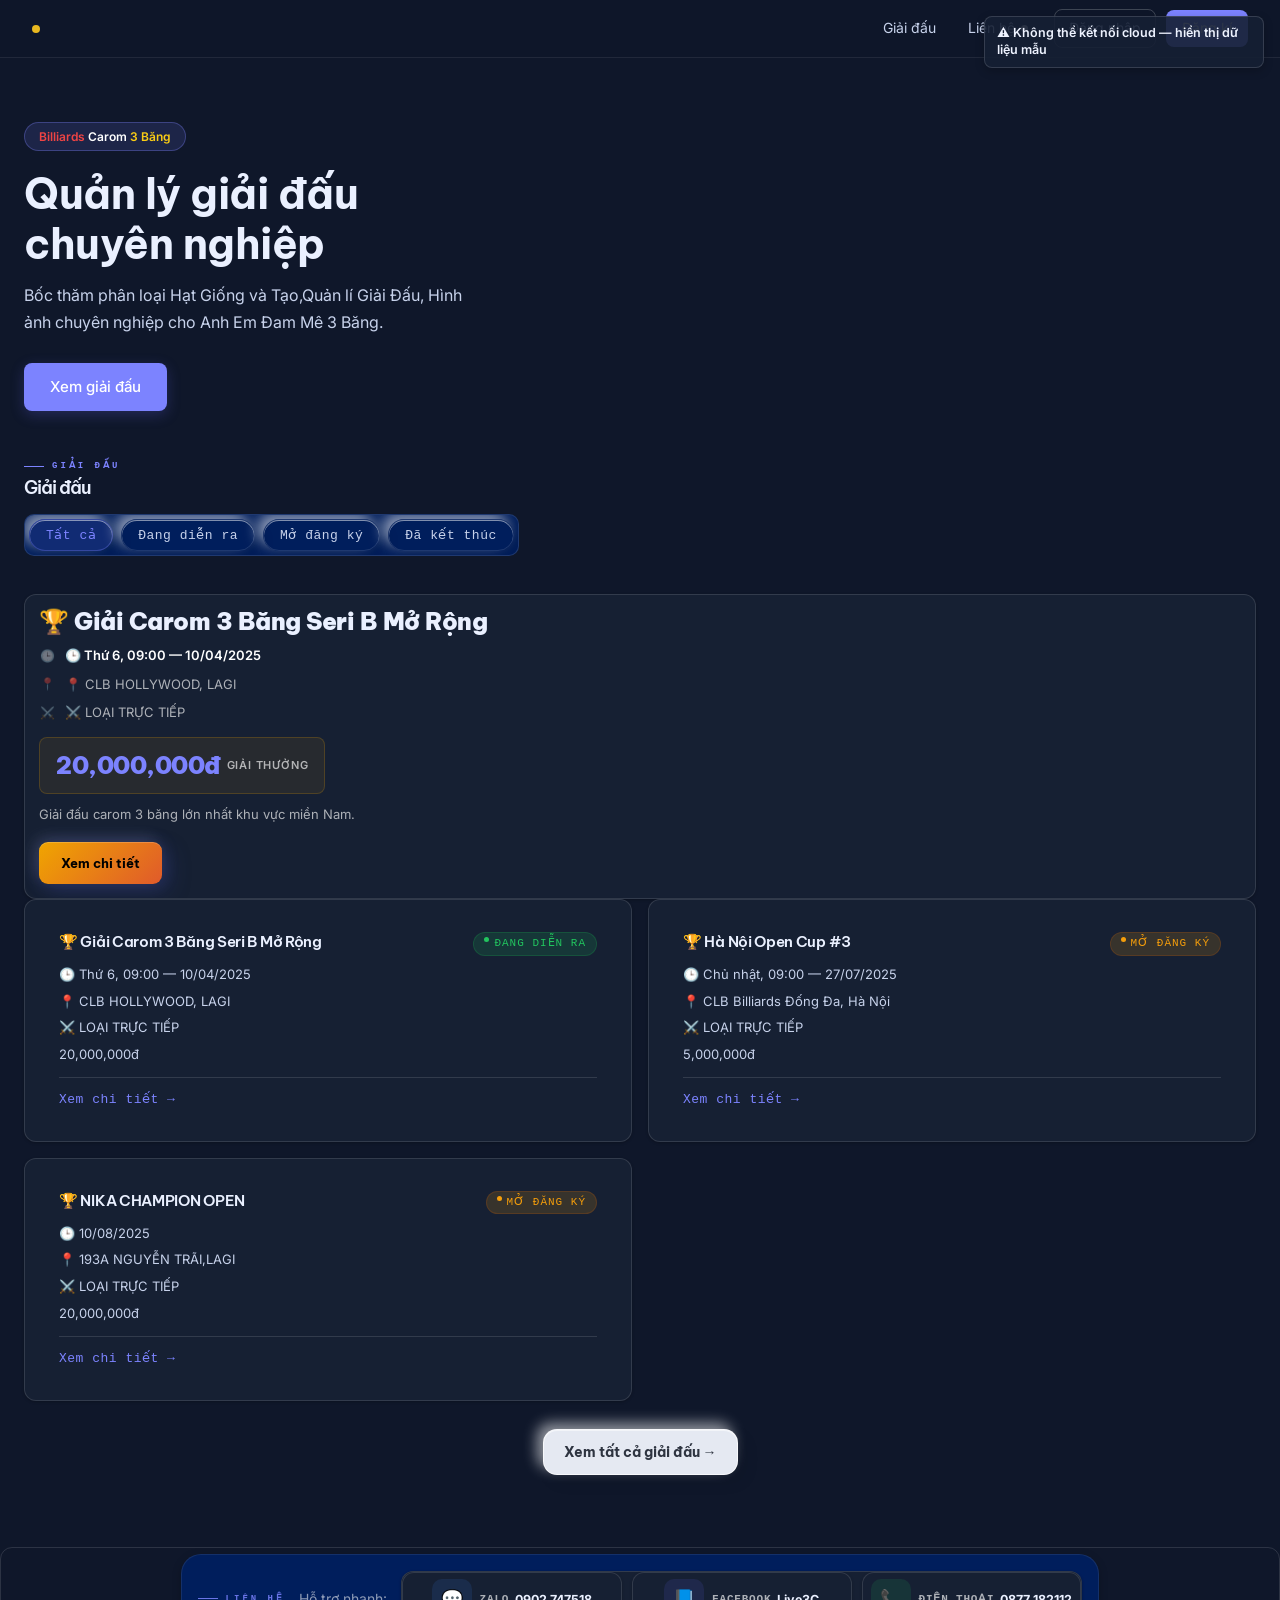
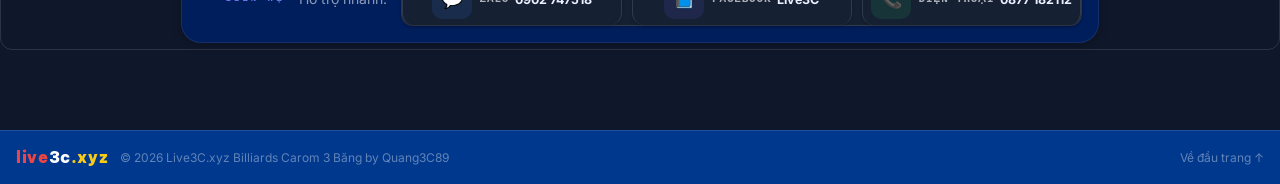
==== commit 00e22cbb: "chore(env): migrate Supabase config to Vercel environment injection and remove localStorage-based pe" ====
--- a/index.html
+++ b/index.html
@@ -133,9 +133,20 @@
 #splash .splash-logo .splash-live { color:#ef4444 !important; }
 #splash .splash-logo .splash-3c { color:#ffffff !important; }
 #splash .splash-logo .splash-xyz { color:#facc15 !important; }
-#splash .splash-sub .splash-b1 { color:#ef4444 !important; }
+#splash .splash-logo {
+  font-weight: 800 !important;
+  letter-spacing: -0.6px !important;
+  text-shadow: 0 0 10px rgba(255,255,255,0.08), 0 3px 18px rgba(0,0,0,0.32);
+}
+#splash .splash-sub .splash-b1 { color:#ff6b6b !important; }
 #splash .splash-sub .splash-b2 { color:#ffffff !important; }
-#splash .splash-sub .splash-b3 { color:#facc15 !important; }
+#splash .splash-sub .splash-b3 { color:#ffe082 !important; }
+#splash .splash-sub {
+  opacity: 1 !important;
+  font-weight: 600 !important;
+  letter-spacing: 2px !important;
+  text-shadow: 0 0 8px rgba(255,255,255,0.16), 0 1px 8px rgba(0,0,0,0.38);
+}
 @media (max-width:900px){ .hero-shell{ grid-template-columns:1fr; gap:24px; } }
 @media (max-width: 980px) {
   .site-nav { padding: 0 8px; height: 48px; }
@@ -222,6 +233,7 @@
   vertical-align: middle;
 }
 </style>
+<script src="/assets/js/env.js"></script>
 </head>
 <body>
 
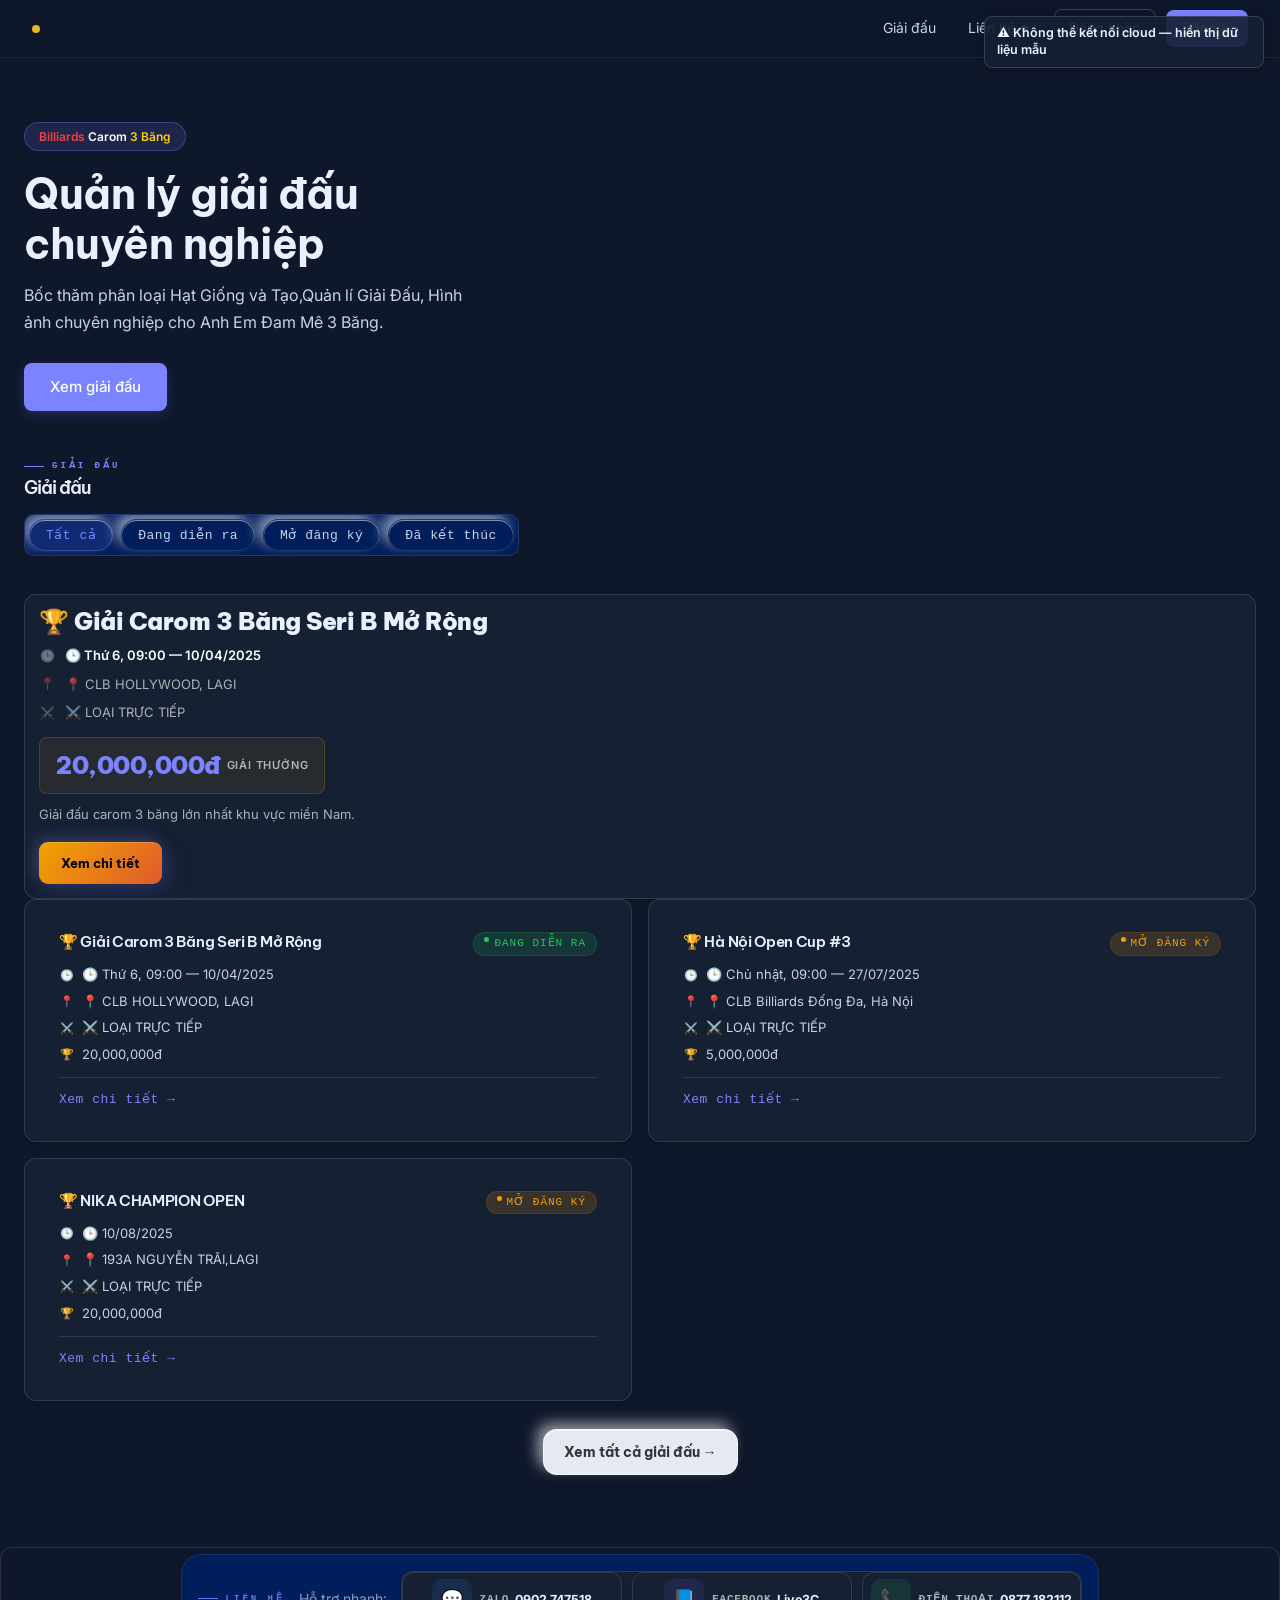
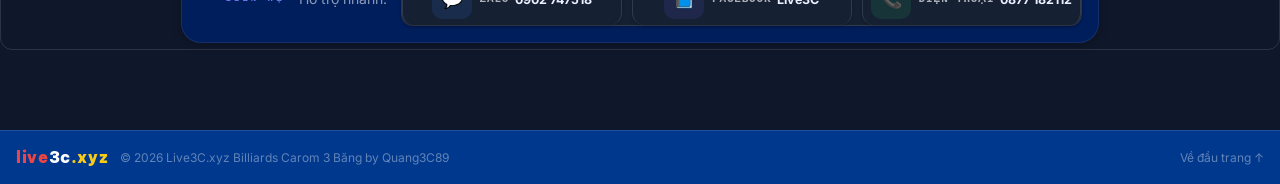
==== commit d7bade63: "style(home-cards): show metadata icons on tournament info rows with aligned spacing" ====
--- a/index.html
+++ b/index.html
@@ -86,8 +86,8 @@
 .tourney-card .tc-head-row { display:grid; grid-template-columns:minmax(0,1fr) auto; align-items:start; column-gap:10px; }
 .tourney-card .tc-name { font-size:15px; font-weight:600; color:var(--text-1); line-height:1.32; min-width:0; overflow-wrap:anywhere; word-break:break-word; }
 .tourney-card .featured-cover-badge { display:inline-flex; margin-top:0; justify-self:end; align-self:start; flex:0 0 auto; }
-.tourney-card .tc-meta .tc-row { font-size:13px; color:var(--text-2); margin-top:6px; }
-.tourney-card .ico { display:none !important; }
+.tourney-card .tc-meta .tc-row { font-size:13px; color:var(--text-2); margin-top:6px; display:flex; align-items:center; gap:7px; }
+.tourney-card .ico { display:inline-flex !important; align-items:center; justify-content:center; width:16px; min-width:16px; opacity:.95; }
 .tourney-card .tc-footer { border-top:1px solid var(--border); padding-top:12px; margin-top:14px; display:flex; justify-content:space-between; align-items:center; }
 .tourney-card .tc-open-btn { font-size:13px; color:var(--accent); font-weight:500; text-decoration:none; }
 .tourney-card .tc-open-btn:hover { text-decoration:underline; }
